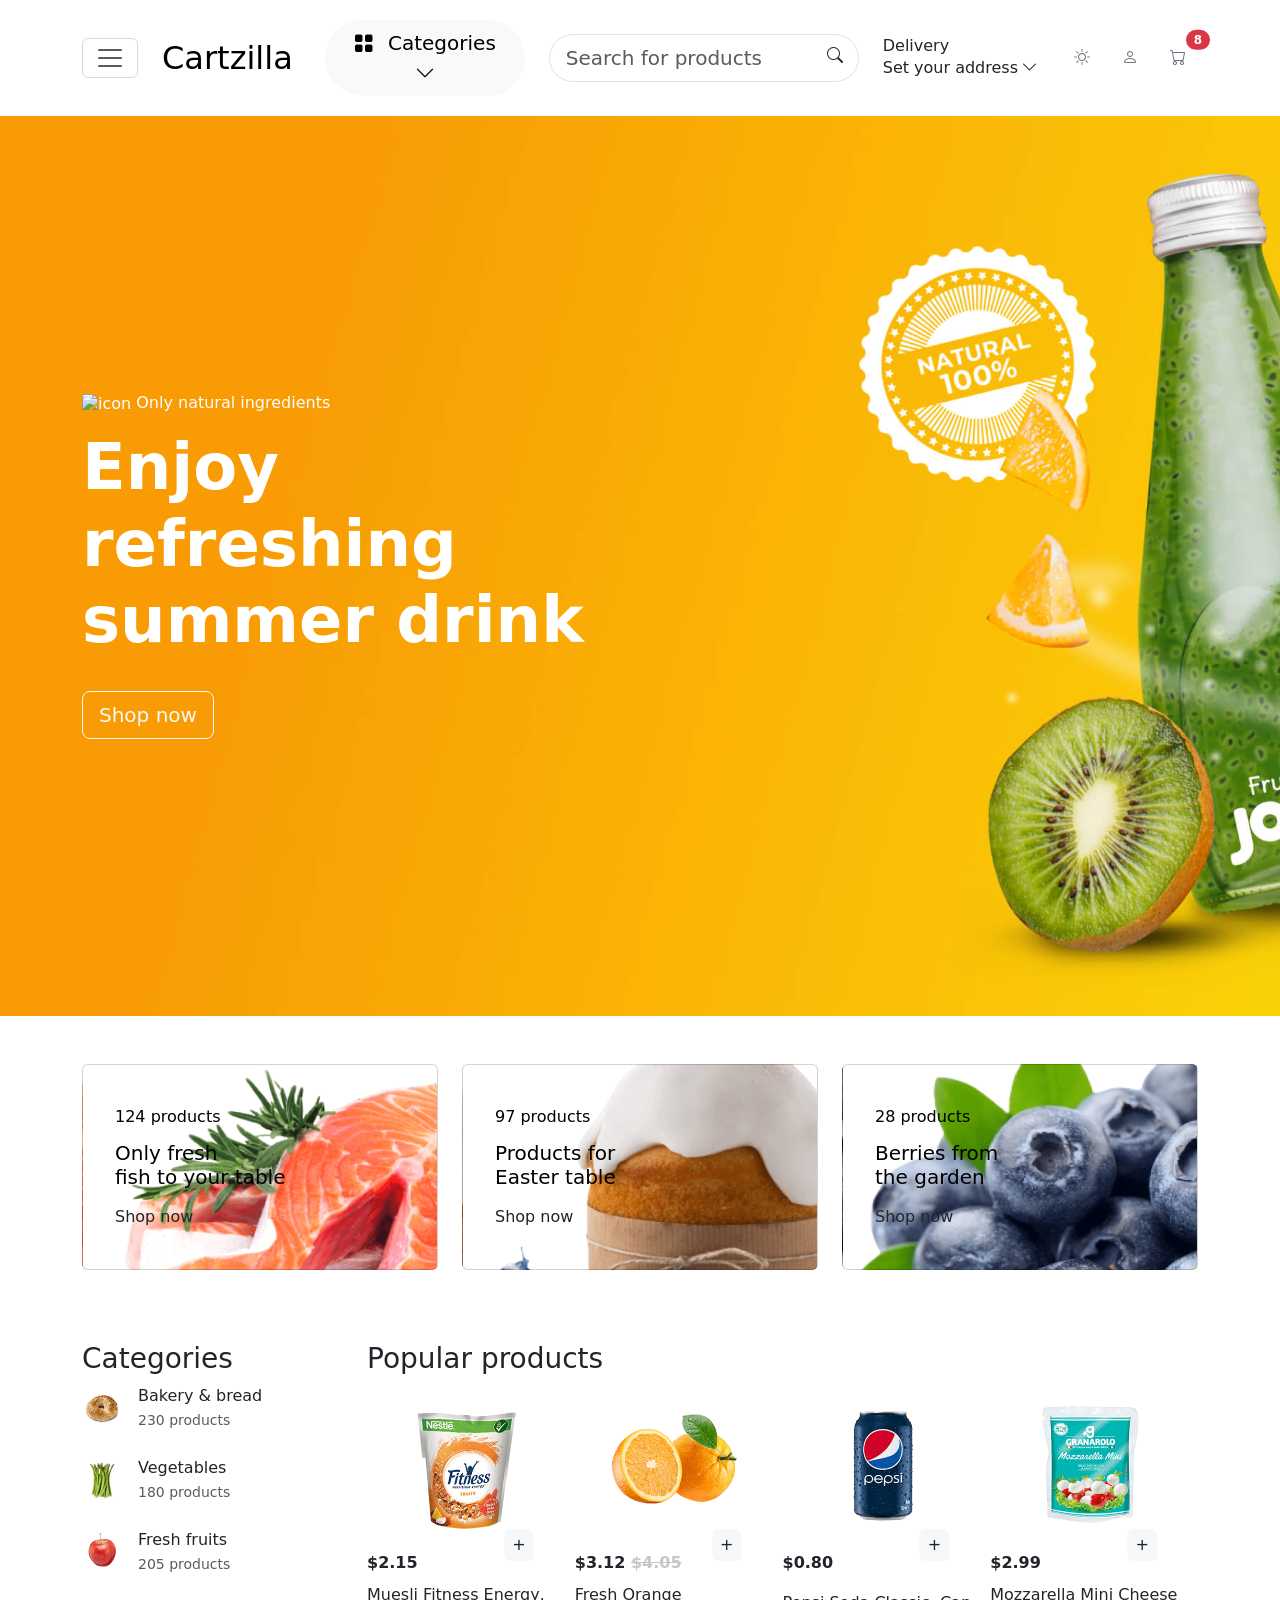
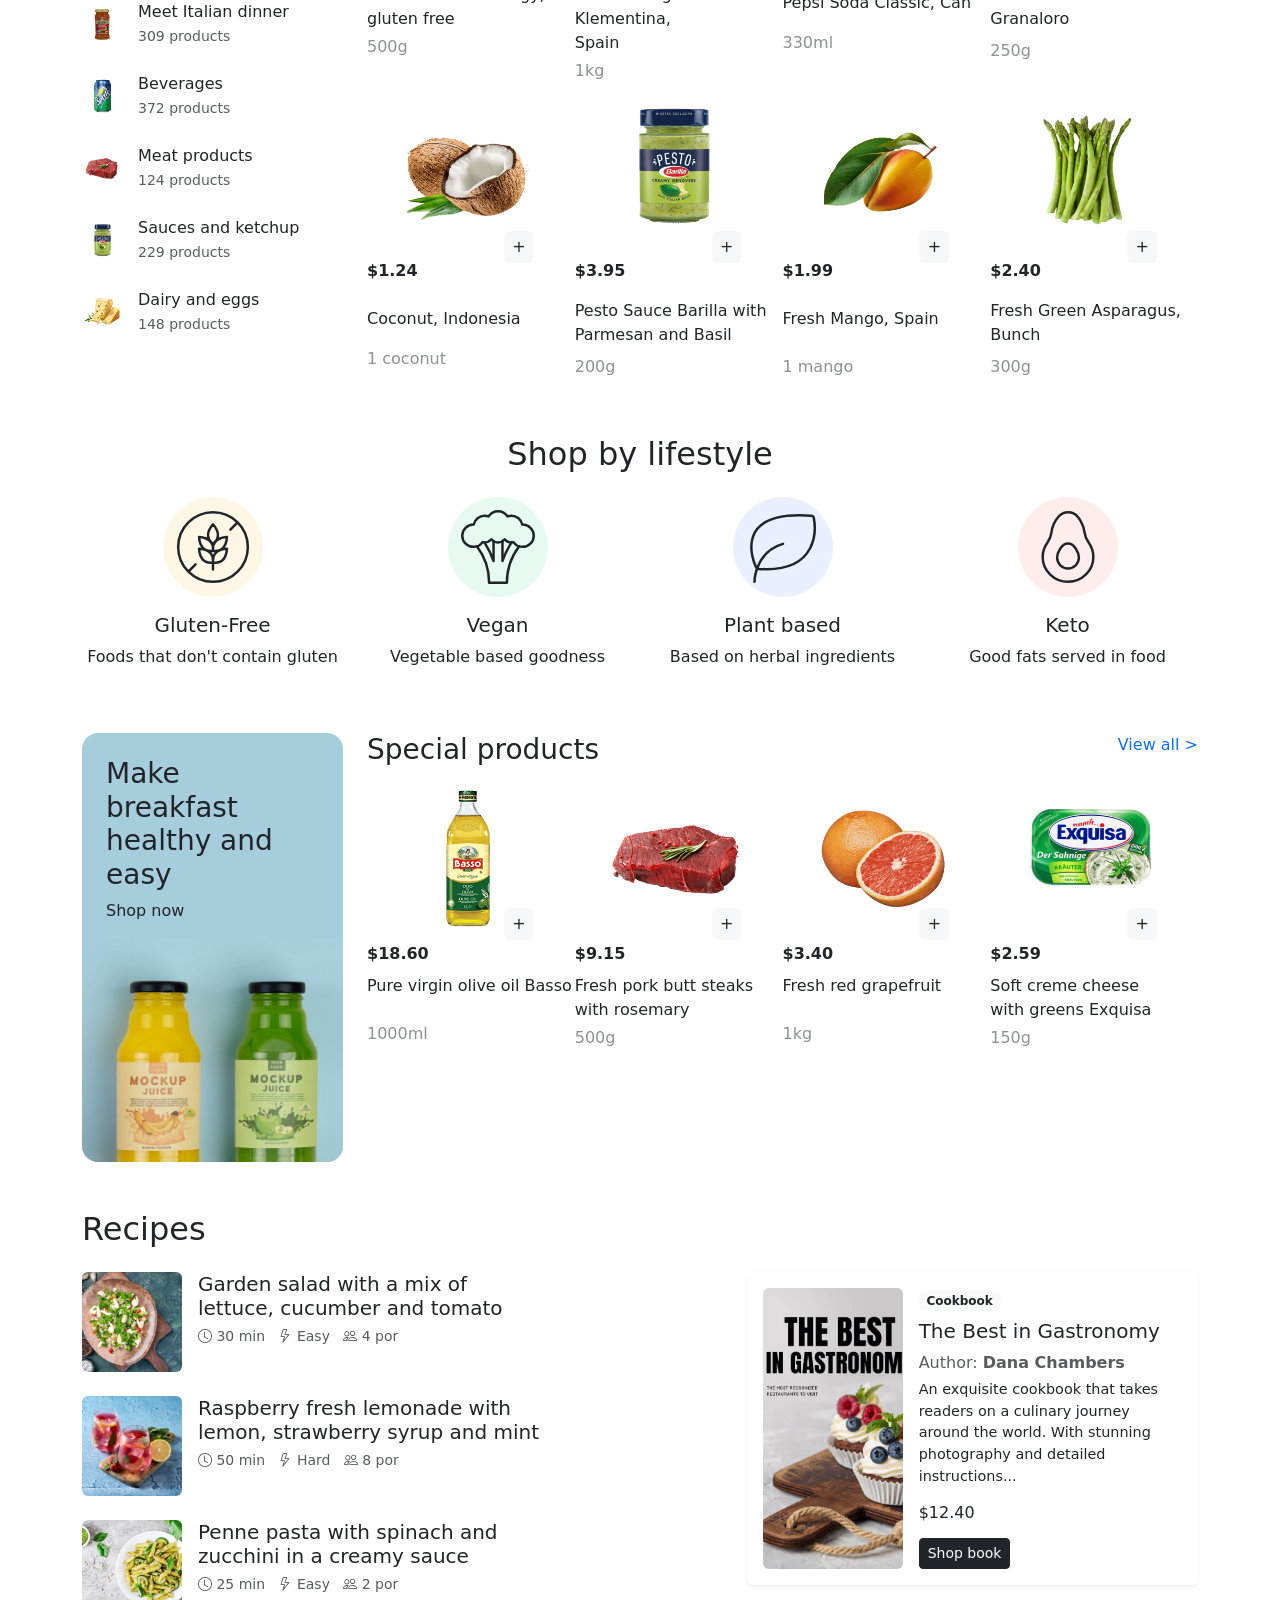
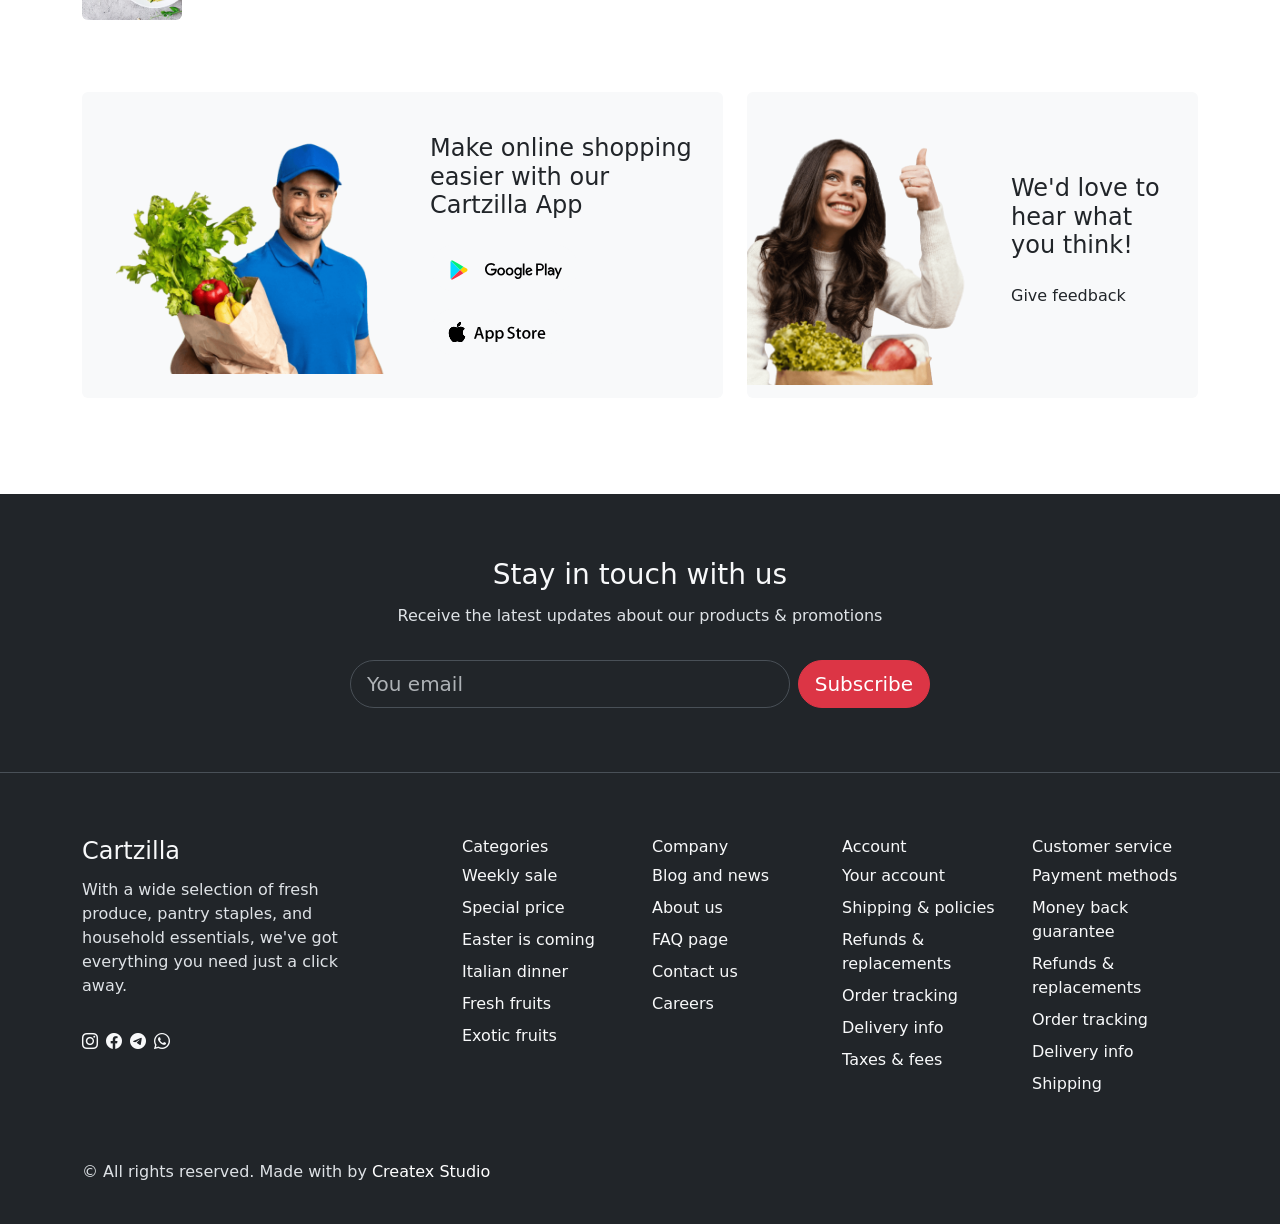
==== index.html @ 87cf5a4f "new" ====
<!DOCTYPE html>
<html lang="en">

<head>
    <meta charset="UTF-8">
    <meta name="viewport" content="width=device-width, initial-scale=1.0">
    <title>Cartzilla</title>
    <link href="https://cdn.jsdelivr.net/npm/bootstrap@5.3.0/dist/css/bootstrap.min.css" rel="stylesheet">
    <link rel="stylesheet" href="https://cdn.jsdelivr.net/npm/bootstrap-icons@1.11.3/font/bootstrap-icons.min.css">
    <link href="https://cdn.jsdelivr.net/npm/bootstrap-icons/font/bootstrap-icons.css" rel="stylesheet">
    <link rel="stylesheet" href="style.css">
    <script src="script.js"></script>
    <script src="https://cdn.jsdelivr.net/npm/bootstrap@5.3.0/dist/js/bootstrap.bundle.min.js"></script>
</head>

<body>


    <header class="navbar navbar-expand-lg sticky-top bg-body py-1 px-0">
        <div class="container justify-content-start py-2 py-lg-3">

            <!-- Offcanvas menu toggler (Hamburger) -->
            <button class="navbar-toggler d-block flex-shrink-0 me-3 me-sm-4" type="button" data-bs-toggle="offcanvas"
                data-bs-target="#navbarNav" aria-controls="navbarNav" aria-label="Toggle navigation">
                <span class="navbar-toggler-icon"></span>
            </button>

            <!-- Navbar brand (Logo) -->
            <a class="navbar-brand fs-2 p-0 pe-lg-2 pe-xxl-0 me-0 me-sm-3 me-md-4 me-xxl-5"
                href="index.html">Cartzilla</a>

            <!-- Categories dropdown (visible on lg and above) -->
            <div class="dropdown d-none d-lg-block w-100 me-4" style="max-width: 200px;">
                <button class="btn btn-lg btn-light w-100 border-0 rounded-pill" type="button" id="categoriesDropdown"
                    data-bs-toggle="dropdown" aria-expanded="false">
                    <i class="bi bi-grid-fill me-2 ms-n1"></i>
                    Categories
                    <i class="bi bi-chevron-down ms-auto me-n1"></i>
                </button>
                <ul class="dropdown-menu p-4" style="margin-left: -75px;">
                    <div class="d-flex gap-4">
                        <div class="min-width-170">
                            <h6>Bakery &amp; bread</h6>
                            <h6 class="pt-4">Meat products</h6>
                        </div>
                        <div class="min-width-170">
                            <h6>Vegetables</h6>
                            <h6 class="pt-4">Sauces and ketchup</h6>
                        </div>
                        <div class="min-width-170">
                            <h6>Fresh fruits</h6>
                            <h6 class="pt-4">Italian dinner</h6>
                        </div>
                        <div class="min-width-170">
                            <h6>Beverages</h6>
                            <h6 class="pt-4">Dairy &amp; eggs</h6>
                        </div>
                    </div>
                </ul>
            </div>

            <!-- Search bar (visible on md and above) -->
            <div class="d-none d-md-block w-100 me-3 me-xl-4 position-relative">
                <input class="form-control  form-control-lg rounded-pill" type="search"
                    placeholder="Search for products" aria-label="Search">
                <button class="btn btn-icon  position-absolute top-0 end-0 mt-1 me-1 border-0 rounded-circle">
                    <i class="bi bi-search"></i>
                </button>
            </div>

            <!-- Delivery button (visible on xl and above) -->
            <div class="d-none d-xl-block me-4 me-xxl-5">
                <a class="nav-link p-0" href="#deliveryOptions" data-bs-toggle="offcanvas">
                    <div class="h6 fs-sm mb-0">Delivery</div>
                    <div class="d-flex align-items-center fs-sm fw-normal">
                        <span class="text-nowrap">Set your address</span>
                        <i class="bi bi-chevron-down fs-base ms-1"></i>
                    </div>
                </a>
            </div>

            <!-- Right action buttons -->
            <div class="d-flex ms-auto align-items-center gap-md-1 gap-lg-2">

                <!-- Theme switcher -->
                <div class="dropdown b">
                    <button class="btn btn-outline-secondary   border-0" type="button" data-bs-toggle="dropdown"
                        aria-expanded="false">
                        <i class="bi bi-sun"></i>
                    </button>
                    <ul class="dropdown-menu">
                        <li>
                            <button class="dropdown-item active" type="button">
                                <i class="bi bi-sun me-2"></i> Light
                            </button>
                        </li>
                        <li>
                            <button class="dropdown-item" type="button">
                                <i class="bi bi-moon me-2"></i>Dark
                            </button>
                        </li>
                        <li>
                            <button class="dropdown-item" type="button">
                                <i class="bi bi-circle-half me-2"></i>Auto
                            </button>
                        </li>
                    </ul>
                </div>

                <!-- Search toggle button (visible on small screens) -->
                <button class="btn btn-outline-secondary d-md-none border-0 rounded-circle" type="button"
                    data-bs-toggle="collapse" data-bs-target="#searchBar" aria-controls="searchBar">
                    <i class="bi bi-search"></i>
                </button>

                <!-- Delivery options button (visible on smaller than xl screens) -->
                <button class="btn btn-outline-secondary d-xl-none border-0 rounded-circle" type="button"
                    data-bs-toggle="offcanvas" data-bs-target="#deliveryOptions" aria-controls="deliveryOptions">
                    <i class="bi bi-map"></i>
                </button>

                <!-- Account button (visible on md and above) -->
                <a class="btn btn-outline-secondary d-none d-md-inline-flex border-0 rounded-circle"
                    href="./login.html">
                    <i class="bi bi-person"></i>
                </a>

                <!-- Cart button -->
                <button class="btn btn-outline-secondary position-relative border-0 rounded-circle" type="button"
                    data-bs-toggle="offcanvas" data-bs-target="#shoppingCartCanvas" aria-controls="shoppingCartCanvas">
                    <span
                        class="position-absolute top-0 start-100 translate-middle badge rounded-pill bg-danger">8</span>
                    <i class="bi bi-cart"></i>
                </button>
                <!-- <button class="btn btn-outline-secondary position-relative border-0 rounded-circle" type="button" data-bs-toggle="offcanvas" data-bs-target="#shoppingCart" aria-controls="shoppingCart">
                    <span class="position-absolute top-0 start-100 translate-middle badge rounded-pill bg-danger">8</span>
                    <i class="bi bi-cart"></i>
                </button> -->
            </div>
        </div>

        <!-- Search bar (visible on small screens) -->
        <div class="collapse d-md-none" id="searchBar">
            <div class="container pt-2 pb-3">
                <div class="position-relative">
                    <i class="bi bi-search position-absolute top-50 translate-middle-y fs-lg ms-3"></i>
                    <input class="form-control rounded-pill ps-5" type="search" placeholder="Search for products">
                </div>
            </div>
        </div>
    </header>


    <!-- Home Section -->
    <section class="vh-100 d-flex align-items-center text-white"
        style="background-image: url('file/bg3.jpg'); background-size: cover; background-position: center;  background-blend-mode: overlay;">
        <div class="container">
            <div class="row">
                <div class="col-lg-6">
                    <h6 class="mb-3"><img src="https://img.icons8.com/color/48/000000/kiwi.png" width="20" alt="icon">
                        Only natural ingredients</h6>
                    <h1 class="display-3 fw-bold">Enjoy refreshing summer drink</h1>
                    <a href="#" class="btn btn-outline-light btn-lg mt-4">Shop now</a>
                </div>
            </div>
        </div>
    </section>



    <!-- cards -->
    <section>
        <div class="container my-5">
            <div class="row">
                <!-- Card 1 -->
                <div class="col-md-4 mb-4">
                    <div class="card text-white"
                        style="background-image: url('file/card.png'); background-size: cover; background-position: center;">
                        <div class="card-body d-flex flex-column justify-content-end">
                            <div class="d-flex flex-column pt-4 px-3 pb-3">
                                <p class="fs-xs pb-2 mb-1 text-black">124 products</p>
                                <h2 class="h5 mb-2 mb-xxl-3 text-black">Only fresh <br> fish to your table</h2>
                                <div class="nav">
                                    <a class="nav-link animate-underline stretched-link text-body-emphasis text-nowrap px-0"
                                        href="shop-catalog-grocery.html">
                                        <span class="animate-target text-dark">Shop now</span>
                                        <i class="ci-chevron-right fs-base ms-1"></i>
                                    </a>
                                </div>
                            </div>
                        </div>
                    </div>
                </div>



                <!-- Card 2 -->

                <div class="col-md-4 mb-4">
                    <div class="card text-white"
                        style="background-image: url('file/card3.png'); background-size: cover; background-position: center;">
                        <div class="card-body d-flex flex-column justify-content-end">
                            <div class="d-flex flex-column pt-4 px-3 pb-3">
                                <p class="fs-xs pb-2 mb-1 text-black">97 products</p>
                                <h2 class="h5 mb-2 mb-xxl-3 text-black">Products for <br> Easter table </h2>
                                <div class="nav">
                                    <a class="nav-link animate-underline stretched-link text-body-emphasis text-nowrap px-0"
                                        href="shop-catalog-grocery.html">
                                        <span class="animate-target text-dark">Shop now</span>
                                        <i class="ci-chevron-right fs-base ms-1"></i>
                                    </a>
                                </div>
                            </div>
                        </div>
                    </div>
                </div>


                <!-- Card 3 -->
                <div class="col-md-4 mb-4">
                    <div class="card text-white"
                        style="background-image: url('file/card2.png'); background-size: cover; background-position: center;">
                        <div class="card-body d-flex flex-column justify-content-end">
                            <div class="d-flex flex-column pt-4 px-3 pb-3">
                                <p class="fs-xs pb-2 mb-1 text-black">28 products</p>
                                <h2 class="h5 mb-2 mb-xxl-3 text-black">Berries from <br> the garden</h2>
                                <div class="nav">
                                    <a class="nav-link animate-underline stretched-link text-body-emphasis text-nowrap px-0"
                                        href="shop-catalog-grocery.html">
                                        <span class="animate-target text-dark">Shop now</span>
                                        <i class="ci-chevron-right fs-base ms-1"></i>
                                    </a>
                                </div>
                            </div>
                        </div>
                    </div>
                </div>

            </div>
        </div>
    </section>

    <div class="container mt-5">
        <div id="product-grid">
            <!-- Rows of products will be injected here -->
        </div>
    </div>


    <section>


        <div class="container mt-5">
            <div class="row">
                <!-- Categories Section -->
                <div class="col-md-3">
                    <h3>Categories</h3>
                    <ul class="list-unstyled">
                        <li class="mb-4 d-flex align-items-center">
                            <img width="40px" src="file/1.png" class="rounded-circle me-3" alt="Bakery & bread">
                            <div>Bakery & bread <br><small class="text-muted">230 products</small></div>
                        </li>
                        <li class="mb-4 d-flex align-items-center">
                            <img width="40px" src="file/2.png" class="rounded-circle me-3" alt="Vegetables">
                            <div>Vegetables <br><small class="text-muted">180 products</small></div>
                        </li>
                        <li class="mb-4 d-flex align-items-center">
                            <img width="40px" src="file/3.png" class="rounded-circle me-3" alt="Fresh fruits">
                            <div>Fresh fruits <br><small class="text-muted">205 products</small></div>
                        </li>
                        <li class="mb-4 d-flex align-items-center">
                            <img width="40px" src="file/4.png" class="rounded-circle me-3" alt="Meet Italian dinner">
                            <div>Meet Italian dinner <br><small class="text-muted">309 products</small></div>
                        </li>
                        <li class="mb-4 d-flex align-items-center">
                            <img width="40px" src="file/5.png" class="rounded-circle me-3" alt="Beverages">
                            <div>Beverages <br><small class="text-muted">372 products</small></div>
                        </li>
                        <li class="mb-4 d-flex align-items-center">
                            <img width="40px" src="file/6.png" class="rounded-circle me-3" alt="Meat products">
                            <div>Meat products <br><small class="text-muted">124 products</small></div>
                        </li>
                        <li class="mb-4 d-flex align-items-center">
                            <img width="40px" src="file/7.png" class="rounded-circle me-3" alt="Sauces and ketchup">
                            <div>Sauces and ketchup<br><small class="text-muted">229 products</small></div>
                        </li>
                        <li class="mb-4 d-flex align-items-center">
                            <img width="40px" src="file/8.png" class="rounded-circle me-3" alt="Sauces and ketchup">
                            <div>Dairy and eggs<br><small class="text-muted">148 products</small></div>
                        </li>
                    </ul>
                </div>


              
             
                <!-- Popular Products Section -->
               


                <div class="col-md-9">
                    <h3>Popular products</h3>
                    <div id="product-grid" class="d-flex flex-wrap">
                        <!-- Product Card 1 -->
                        <div class="col-6 col-md-3 position-relative product-card" data-name="Muesli Fitness Energy" data-price="2.15">
                            <div class="text-end me-5"><iconify-icon icon="mdi:heart-outline"></iconify-icon></div>
                            <img class="img-fluid" height="200px" src="file/fine.png" width="200px" />
                            <div class="fw-bold">$2.15</div>
                            <div class="mt-2" id="underline">Muesli Fitness Energy,<br> gluten free</div>
                            <div class="mt-1 opacity-50">500g</div>
                            <div class="d-flex justify-content-center mt-2">
                                <div class="favorite"><i class="far fa-heart"></i></div>
                                <div style="background-color:#F5F7F8;" id="addtocart" class="add-to-cart ms-3 rounded-2 py-1 px-2 position-absolute top-50 start-50 translate-middle ms-5 mt-2">+</div>
                            </div>
                        </div>
                
                        <!-- Product Card 2 -->
                        <div class="col-6 col-md-3 position-relative product-card" data-name="Fresh Orange Klementina" data-price="3.12">
                            <div class="text-end me-5"><iconify-icon icon="mdi:heart-outline"></iconify-icon></div>
                            <img class="img-fluid" height="200px" src="file/or.png" width="200px" />
                            <div class="fw-bold">$3.12 <span class="opacity-25 text-decoration-line-through">$4.05</span></div>
                            <div class="mt-2" id="underline">Fresh Orange Klementina, <br> Spain</div>
                            <div class="mt-1 opacity-50">1kg</div>
                            <div class="d-flex justify-content-center mt-2">
                                <div class="favorite"><i class="far fa-heart"></i></div>
                                <div style="background-color:#F5F7F8;" id="addtocart" class="add-to-cart ms-3 rounded-2 py-1 px-2 position-absolute top-50 start-50 translate-middle ms-5 mt-2">+</div>
                            </div>
                        </div>
                
                        <!-- Product Card 3 -->
                        <div class="col-6 col-md-3 position-relative product-card" data-name="Pepsi Soda Classic" data-price="0.80">
                            <div class="text-end me-5"><iconify-icon icon="mdi:heart-outline"></iconify-icon></div>
                            <img class="img-fluid" height="200px" src="file/pes.png" width="200px" />
                            <div class="fw-bold">$0.80</div>
                            <div class="mt-3" id="underline">Pepsi Soda Classic, Can</div>
                            <div class="mt-3 opacity-50">330ml</div>
                            <div class="d-flex justify-content-center mt-2">
                                <div class="favorite"><i class="far fa-heart"></i></div>
                                <div style="background-color:#F5F7F8;" id="addtocart" class="add-to-cart ms-3 rounded-2 py-1 px-2 position-absolute top-50 start-50 translate-middle ms-5 mt-2">+</div>
                            </div>
                        </div>
                
                        <!-- Product Card 4 -->
                        <div class="col-6 col-md-3 position-relative product-card" data-name="Mozzarella Mini Cheese" data-price="2.99">
                            <div class="text-end me-5"><iconify-icon icon="mdi:heart-outline"></iconify-icon></div>
                            <img class="img-fluid" height="200px" src="file/cre.png" width="200px" />
                            <div class="fw-bold">$2.99</div>
                            <div class="mt-2" id="underline">Mozzarella Mini Cheese <br> Granaloro</div>
                            <div class="mt-2 opacity-50">250g</div>
                            <div class="d-flex justify-content-center mt-2">
                                <div class="favorite"><i class="far fa-heart"></i></div>
                                <div style="background-color:#F5F7F8;" id="addtocart" class="add-to-cart ms-3 rounded-2 py-1 px-2 position-absolute top-50 start-50 translate-middle ms-5 mt-2">+</div>
                            </div>
                        </div>
                
                        <!-- Product Card 5 -->
                        <div class="col-6 col-md-3 position-relative product-card" data-name="Coconut" data-price="1.24">
                            <div class="text-end me-5"><iconify-icon icon="mdi:heart-outline"></iconify-icon></div>
                            <img class="img-fluid" height="200px" src="file/05.png" width="200px" />
                            <div class="fw-bold">$1.24</div>
                            <div class="mt-4" id="underline">Coconut, Indonesia</div>
                            <div class="mt-3 opacity-50">1 coconut</div>
                            <div class="d-flex justify-content-center mt-2">
                                <div class="favorite"><i class="far fa-heart"></i></div>
                                <div style="background-color:#F5F7F8;" id="addtocart" class="add-to-cart ms-3 rounded-2 py-1 px-2 position-absolute top-50 start-50 translate-middle ms-5 mt-2">+</div>
                            </div>
                        </div>
                
                        <!-- Product Card 6 -->
                        <div class="col-6 col-md-3 position-relative product-card" data-name="Pesto Sauce Barilla" data-price="3.95">
                            <div class="text-end me-5"><iconify-icon icon="mdi:heart-outline"></iconify-icon></div>
                            <img class="img-fluid" height="200px" src="file/06.png" width="200px" />
                            <div class="fw-bold">$3.95</div>
                            <div class="mt-3" id="underline">Pesto Sauce Barilla with <br> Parmesan and Basil</div>
                            <div class="mt-2 opacity-50">200g</div>
                            <div class="d-flex justify-content-center mt-2">
                                <div class="favorite"><i class="far fa-heart"></i></div>
                                <div style="background-color:#F5F7F8;" id="addtocart" class="add-to-cart ms-3 rounded-2 py-1 px-2 position-absolute top-50 start-50 translate-middle ms-5 mt-2">+</div>
                            </div>
                        </div>
                
                        <!-- Product Card 7 -->
                        <div class="col-6 col-md-3 position-relative product-card" data-name="Fresh Mango" data-price="1.99">
                            <div class="text-end me-5"><iconify-icon icon="mdi:heart-outline"></iconify-icon></div>
                            <img class="img-fluid" height="200px" src="file/07.png" width="200px" />
                            <div class="fw-bold">$1.99</div>
                            <div class="mt-4" id="underline">Fresh Mango, Spain</div>
                            <div class="mt-4 opacity-50">1 mango</div>
                            <div class="d-flex justify-content-center mt-2">
                                <div class="favorite"><i class="far fa-heart"></i></div>
                                <div style="background-color:#F5F7F8;" id="addtocart" class="add-to-cart ms-3 rounded-2 py-1 px-2 position-absolute top-50 start-50 translate-middle ms-5 mt-2">+</div>
                            </div>
                        </div>
                
                        <!-- Product Card 8 -->
                        <div class="col-6 col-md-3 position-relative product-card" data-name="Fresh Green Asparagus" data-price="2.40">
                            <div class="text-end me-5"><iconify-icon icon="mdi:heart-outline"></iconify-icon></div>
                            <img class="img-fluid" height="200px" src="file/08.png" width="200px" />
                            <div class="fw-bold">$2.40</div>
                            <div class="mt-3" id="underline">Fresh Green Asparagus, <br> Bunch</div>
                            <div class="mt-2 opacity-50">300g</div>
                            <div class="d-flex justify-content-center mt-2">
                                <div class="favorite"><i class="far fa-heart"></i></div>
                                <div style="background-color:#F5F7F8;" id="addtocart" class="add-to-cart ms-3 rounded-2 py-1 px-2 position-absolute top-50 start-50 translate-middle ms-5 mt-2">+</div>
                            </div>
                        </div>
                
                    </div>
                </div>

                

                
                  
                
            </div>
        </div>

       

        <!-- Offcanvas Shopping Cart -->
        <div class="offcanvas offcanvas-end" tabindex="-1" id="shoppingCartCanvas" aria-labelledby="shoppingCartLabel">
            <div class="offcanvas-header">
                <h5 id="shoppingCartLabel">Shopping Cart</h5>
                <button type="button" class="btn-close text-reset" data-bs-dismiss="offcanvas"
                    aria-label="Close"></button>
            </div>
            <div class="offcanvas-body" id="cart-items">
                <p>Your cart is empty!</p>
            </div>
        </div>













        </div>
        </div>
    </section>




    <section>
        <div class="container text-center my-5">
            <h2 class="mb-4">Shop by lifestyle</h2>
            <div class="row row-cols-1 row-cols-md-4 g-4">
                <div class="col">
                    <div class="d-flex justify-content-center align-items-center mx-auto rounded-circle"
                        style="width: 100px; height: 100px; background-color: #FFF7E6;">
                        <!-- Gluten-Free SVG Icon -->
                        <svg class="m-2" xmlns="http://www.w3.org/2000/svg" width="76" height="76" viewBox="0 0 76 76"
                            fill="none">
                            <path
                                d="M62.631 13.369l-7.214 7.214M20.583 55.417l-7.214 7.214M38 51.037c0-11.315-13.926-11.315-13.926-11.315s0 13.926 11.315 13.926H38m0-2.611v2.611m0-2.611c0-11.315 13.926-11.315 13.926-11.315s0 13.926-11.315 13.926H38m0-14.222c0-11.315-13.926-11.315-13.926-11.315s0 13.926 11.315 13.926H38m0-2.611v2.611m0-2.611c0-11.315 13.926-11.315 13.926-11.315s0 13.926-11.315 13.926H38m0 18.585v-6.967M72.833 38c0 19.238-15.595 34.833-34.833 34.833S3.167 57.238 3.167 38 18.762 3.167 38 3.167 72.833 18.762 72.833 38zM38 15.378s9.847 9.849 1.846 17.849L38 35.074l-1.846-1.847C28.153 25.227 38 15.378 38 15.378z"
                                stroke="currentColor" stroke-width="2.5" stroke-miterlimit="10" stroke-linecap="round"
                                stroke-linejoin="round"></path>
                        </svg>
                    </div>
                    <h5 class="mt-3">Gluten-Free</h5>
                    <p>Foods that don't contain gluten</p>
                </div>
                <div class="col">
                    <div class="d-flex justify-content-center align-items-center mx-auto rounded-circle"
                        style="width: 100px; height: 100px; background-color: #E7FAF1;">
                        <!-- Vegan SVG Icon -->
                        <svg class="m-2" xmlns="http://www.w3.org/2000/svg" width="76" height="76" viewBox="0 0 76 76"
                            fill="none">
                            <g stroke="currentColor" stroke-width="2.5" stroke-miterlimit="10">
                                <g stroke-linecap="round" stroke-linejoin="round">
                                    <path
                                        d="M16.842 37.347c5.205 6.789 12.251 18.802 12.251 36.436h17.812c0-17.634 7.066-29.648 12.251-36.436m-7.599-3.958c-3.048 4.71-6.452 10.984-9.084 18.565V32.142">
                                    </path>
                                    <path d="M33.547 32.162v19.811c-2.632-7.56-6.036-13.834-9.104-18.584"></path>
                                </g>
                                <path
                                    d="M62.502 15.577c-.079 0-.139.02-.218.02-1.029-5.086-5.522-8.926-10.905-8.926-1.405 0-2.731.297-3.958.752-1.979-3.127-5.423-5.205-9.401-5.205-3.958 0-7.422 2.098-9.401 5.205-1.227-.475-2.553-.752-3.958-.752-5.403 0-9.896 3.84-10.905 8.926-.079 0-.139-.02-.218-.02-6.155 0-11.281 4.988-11.281 11.143s5.126 11.143 11.281 11.143c3.76 0 7.046-1.88 9.045-4.73.673.158 1.366.277 2.078.277 2.692 0 5.067-1.207 6.709-3.107 1.623 1.88 3.978 3.107 6.65 3.107s5.027-1.227 6.65-3.107c1.643 1.88 4.018 3.107 6.709 3.107.712 0 1.405-.099 2.078-.277 2.019 2.85 5.304 4.73 9.045 4.73 6.155 0 11.281-4.987 11.281-11.143s-5.126-11.143-11.281-11.143z"
                                    stroke-linejoin="round"></path>
                            </g>
                        </svg>
                    </div>
                    <h5 class="mt-3">Vegan</h5>
                    <p>Vegetable based goodness</p>
                </div>
                <div class="col">
                    <div class="d-flex justify-content-center align-items-center mx-auto rounded-circle"
                        style="width: 100px; height: 100px; background-color: #EAF0FF;">
                        <!-- Plant-Based SVG Icon -->
                        <svg class="m-2" xmlns="http://www.w3.org/2000/svg" width="76" height="76" viewBox="0 0 76 76"
                            fill="none">
                            <path d="M9.5 72.8336C9.5 72.8336 9.875 42.7074 38 34.8336" stroke="currentColor"
                                stroke-width="2.5" stroke-miterlimit="10" stroke-linecap="round"></path>
                            <path
                                d="M11.1264 58.4427C7.13273 49.8272 -11.3834 1.3653 66.3117 6.74996C67.4008 6.74996 68.49 7.82689 68.8531 8.90382C70.6684 18.9552 74.6621 64.1863 13.6678 59.8786C12.2156 59.8786 11.4895 59.5196 11.1264 58.4427Z"
                                stroke="currentColor" stroke-width="2.5" stroke-miterlimit="10"></path>
                        </svg>
                    </div>
                    <h5 class="mt-3">Plant based</h5>
                    <p>Based on herbal ingredients</p>
                </div>
                <div class="col">
                    <div class="d-flex justify-content-center align-items-center mx-auto rounded-circle"
                        style="width: 100px; height: 100px; background-color: #FFEDED;">
                        <!-- Keto SVG Icon -->
                        <svg class="m-2" xmlns="http://www.w3.org/2000/svg" width="76" height="76" viewBox="0 0 76 76"
                            fill="none" stroke="currentColor" stroke-width="2.5" stroke-miterlimit="10"
                            stroke-linejoin="round">
                            <path
                                d="M58.59 33.535c-2.219-3.028-3.595-6.515-4.043-10.133-1.227-9.91-7.437-16.42-6.862-15.718-4.878-5.956-14.1-6.035-19.083-.163-4.128 4.863-6.442 10.345-7.191 16.12-.454 3.502-1.759 6.871-3.919 9.785-3.034 4.093-4.824 9.13-4.824 14.577 0 13.7 11.607 24.962 25.584 24.829 13.876-.132 25.083-11.198 25.083-24.829 0-5.399-1.758-10.395-4.744-14.469z">
                            </path>
                            <path
                                d="M48.871 48.815c0 5.885-4.867 10.655-10.871 10.655S27.129 54.7 27.129 48.815 31.996 34.495 38 34.495s10.871 8.435 10.871 14.32z">
                            </path>
                        </svg>

                    </div>
                    <h5 class="mt-3">Keto</h5>
                    <p>Good fats served in food</p>
                </div>
            </div>
        </div>
    </section>






    <section>
        <div class="container mt-5">
            <div class="row">
                <!-- Advertisement Section with background image -->
                <div class="col-md-3">
                    <div>
                        <div style="background-color: #a6cddc;" class="overflow-hidden rounded-4">
                            <h3 class="px-4 pt-4 ">Make breakfast <br> healthy and easy</h3>
                            <div class="d-flex ">
                                <p class="ps-4">Shop now </p>
                                <iconify-icon class="pt-1 ps-1 " icon="iconamoon:arrow-right-2-light"></iconify-icon>
                            </div>
                            <img class="img-fluid" src="file/banner.jpg" alt="">
                        </div>
                    </div>

                </div>

                <!-- Special Products Section -->
                <div class="col-md-9">
                    <div class="d-flex justify-content-between ">
                        <h3>Special products</h3>
                        <a href="#" class="text-decoration-none">View all ></a>
                    </div>
                    <div class="d-flex flex-wrap">

                        <!-- 01 -->
                        <div class="col-6 col-md-3 position-relative">
                            <div class="text-end me-5"><iconify-icon icon="mdi:heart-outline"></iconify-icon></div>
                            <img class="img-fluid" height="200px" src="file/09.png" width="200px" />
                            <div class="fw-bold">$18.60</div>
                            <div class="mt-2" id="underline"> Pure virgin olive oil Basso</div>
                            <div class="mt-4 opacity-50">1000ml</div>
                            <div class="d-flex justify-content-center mt-2">
                                <div class="favorite"><i class="far fa-heart"></i></div>
                                <div style="background-color:#F5F7F8;" id="addtocart"
                                    class="add-to-cart ms-3 rounded-2 py-1 px-2 position-absolute top-50 start-50 translate-middle ms-5 mt-2">
                                    +</div>
                            </div>
                        </div>
                        <!-- 02 -->
                        <div class="col-6 col-md-3 position-relative">
                            <div class="text-end me-5"><iconify-icon icon="mdi:heart-outline"></iconify-icon></div>
                            <img class="img-fluid" height="200px" src="file/10.png" width="200px" />
                            <div class="fw-bold">$9.15</div>
                            <div class="mt-2" id="underline"> Fresh pork butt steaks <br> with rosemary</div>
                            <div class="mt-1 opacity-50">500g</div>
                            <div class="d-flex justify-content-center mt-2">
                                <div class="favorite"><i class="far fa-heart"></i></div>
                                <div style="background-color:#F5F7F8;" id="addtocart"
                                    class="add-to-cart ms-3 rounded-2 py-1 px-2 position-absolute top-50 start-50 translate-middle ms-5 mt-2">
                                    +</div>
                            </div>
                        </div>
                        <!-- 03 -->
                        <div class="col-6 col-md-3 position-relative">
                            <div class="text-end me-5"><iconify-icon icon="mdi:heart-outline"></iconify-icon></div>
                            <img class="img-fluid" height="200px" src="file/11.png" width="200px" />
                            <div class="fw-bold">$3.40</div>
                            <div class="mt-2" id="underline">Fresh red grapefruit</div>
                            <div class="mt-4 opacity-50">1kg</div>
                            <div class="d-flex justify-content-center mt-2">
                                <div class="favorite"><i class="far fa-heart"></i></div>
                                <div style="background-color:#F5F7F8;" id="addtocart"
                                    class="add-to-cart ms-3 rounded-2 py-1 px-2 position-absolute top-50 start-50 translate-middle ms-5 mt-2">
                                    +</div>
                            </div>
                        </div>
                        <!-- 04 -->
                        <div class="col-6 col-md-3 position-relative">
                            <div class="text-end me-5"><iconify-icon icon="mdi:heart-outline"></iconify-icon></div>
                            <img class="img-fluid" height="200px" src="file/12.png" width="200px" />
                            <div class="fw-bold">$2.59</div>
                            <div class="mt-2" id="underline">Soft creme cheese <br> with greens Exquisa</div>
                            <div class="mt-1 opacity-50">150g</div>
                            <div class="d-flex justify-content-center mt-2">
                                <div class="favorite"><i class="far fa-heart"></i></div>
                                <div style="background-color:#F5F7F8;" id="addtocart"
                                    class="add-to-cart ms-3 rounded-2 py-1 px-2 position-absolute top-50 start-50 translate-middle ms-5 mt-2">
                                    +</div>
                            </div>
                        </div>
                    </div>
                </div>
            </div>
        </div>
    </section>








    <section>
        <div class="container my-5">
            <h2 class="mb-4">Recipes</h2>
            <div class="row">
                <!-- Recipes List -->
                <div class="col-md-7">
                    <ul class="list-unstyled">
                        <li class="d-flex mb-4">
                            <img src="file/01 (1).jpg" alt="Garden Salad" class="rounded me-3"
                                style="width: 100px; height: 100px; object-fit: cover;">
                            <div>
                                <h5 class="mb-1">Garden salad with a mix of <br> lettuce, cucumber and tomato</h5>
                                <p class="mb-0 text-muted">
                                    <small>
                                        <i class="bi bi-clock"></i> 30 min &nbsp;
                                        <i class="bi bi-lightning"></i> Easy &nbsp;
                                        <i class="bi bi-people"></i> 4 por
                                    </small>
                                </p>
                            </div>
                        </li>
                        <li class="d-flex mb-4">
                            <img src="file/02 (1).jpg" alt="Raspberry Lemonade" class="rounded me-3"
                                style="width: 100px; height: 100px; object-fit: cover;">
                            <div>
                                <h5 class="mb-1">Raspberry fresh lemonade with <br>lemon, strawberry syrup and mint</h5>
                                <p class="mb-0 text-muted">
                                    <small>
                                        <i class="bi bi-clock"></i> 50 min &nbsp;
                                        <i class="bi bi-lightning"></i> Hard &nbsp;
                                        <i class="bi bi-people"></i> 8 por
                                    </small>
                                </p>
                            </div>
                        </li>
                        <li class="d-flex mb-4">
                            <img src="file/03 (1).jpg" alt="Penne Pasta" class="rounded me-3"
                                style="width: 100px; height: 100px; object-fit: cover;">
                            <div>
                                <h5 class="mb-1">Penne pasta with spinach and <br> zucchini in a creamy sauce</h5>
                                <p class="mb-0 text-muted">
                                    <small>
                                        <i class="bi bi-clock"></i> 25 min &nbsp;
                                        <i class="bi bi-lightning"></i> Easy &nbsp;
                                        <i class="bi bi-people"></i> 2 por
                                    </small>
                                </p>
                            </div>
                        </li>
                    </ul>
                </div>

                <!-- Highlighted Cookbook -->
                <div class="col-md-5">
                    <div class="card border-0 shadow-sm p-3">
                        <div class="row g-0">
                            <div class="col-md-4">
                                <img src="file/book-cover.jpg" class="img-fluid rounded" alt="Cookbook Cover"
                                    style="object-fit: cover; height: 100%;">
                            </div>
                            <div class="col-md-8">
                                <div class="card-body p-0 ps-3 d-flex flex-column justify-content-between h-100">
                                    <div>
                                        <span class="badge bg-light text-dark mb-2">Cookbook</span>
                                        <h5 class="card-title mb-2">The Best in Gastronomy</h5>
                                        <p class="text-muted mb-1">Author: <strong>Dana Chambers</strong></p>
                                        <p class="card-text mb-3" style="font-size: 0.9rem;">An exquisite cookbook that
                                            takes readers on a culinary journey around the world. With stunning
                                            photography and detailed instructions...</p>
                                    </div>
                                    <div>
                                        <h6 class="mb-3">$12.40</h6>
                                        <a href="#" class="btn btn-dark btn-sm">Shop book</a>
                                    </div>
                                </div>
                            </div>
                        </div>
                    </div>
                </div>

            </div>
        </div>
    </section>











    <section class="container pb-5 mb-2 mb-sm-3 mb-lg-4 mb-xl-5">
        <div class="row">

            <!-- Mobile app CTA -->
            <div class="col-lg-7 mb-4 mb-lg-0">
                <div class="d-flex flex-column flex-sm-row align-items-center h-100 bg-light rounded p-4">
                    <!-- Image on the left -->
                    <div class="text-center order-1 order-sm-0 mb-4 mb-sm-0">
                        <img src="file/banner01.png" class="img-fluid" alt="App Image" style="max-width: 300px;">
                    </div>
                    <!-- Text on the right -->
                    <div class="text-center text-sm-start ps-sm-4">
                        <h2 class="h4 mb-4">Make online shopping easier with our Cartzilla App</h2>

                        <div class="d-flex flex-sm-wrap justify-content-center justify-content-sm-start gap-2 gap-sm-3">
                            <a class="btn btn-market btn-lg btn-light rounded-pill flex-shrink-0" href="#!"
                                aria-label="Download on Google Play">
                                <svg class="flex-shrink-0 ms-n1 me-2" xmlns="http://www.w3.org/2000/svg" width="24"
                                    height="24" viewBox="0 0 24 24" fill="none">
                                    <path
                                        d="M19.665 10.561l-3.251-1.878-3.329 3.329 3.328 3.329 3.263-1.884c.509-.309.812-.849.812-1.444s-.304-1.135-.823-1.451z"
                                        fill="#ffce00"></path>
                                    <path
                                        d="M13.085 12.011L4.018 2.879a1.71 1.71 0 0 0-.507 1.216v15.804a1.71 1.71 0 0 0 .507 1.217l9.067-9.105z"
                                        fill="#01daff"></path>
                                    <path
                                        d="M13.086 12.011l3.329-3.329.005-.005-4.46-2.568L6.08 2.654c-.529-.327-1.171-.338-1.712-.034a2.54 2.54 0 0 0-.349.259l9.067 9.132z"
                                        fill="#00f076"></path>
                                    <path
                                        d="M4.019 21.116c.113.101.225.18.349.259.27.146.552.225.834.225.304 0 .597-.09.867-.248l5.891-3.439 4.46-2.568-.005-.005-3.329-3.329-9.067 9.104z"
                                        fill="#f63448"></path>
                                </svg>
                                <svg class="flex-shrink-0" xmlns="http://www.w3.org/2000/svg" width="77" height="24"
                                    viewBox="0 0 77 24" fill="currentColor">
                                    <path
                                        d="M24.575 9.45c-2.184 0-3.914 1.704-3.914 4.071 0 2.272 1.729 4.071 3.914 4.071s3.914-1.704 3.914-4.071c0-2.461-1.729-4.071-3.914-4.071zm0 6.438c-1.183 0-2.184-1.041-2.184-2.462s1.001-2.462 2.184-2.462 2.184.947 2.184 2.462c0 1.42-1.001 2.462-2.184 2.462zM16.11 9.45c-2.184 0-3.914 1.704-3.914 4.071 0 2.272 1.729 4.071 3.914 4.071s3.914-1.704 3.914-4.071c0-2.461-1.729-4.071-3.914-4.071zm0 6.438c-1.183 0-2.184-1.041-2.184-2.462s1.001-2.462 2.184-2.462 2.184.947 2.184 2.462c0 1.42-1.001 2.462-2.184 2.462zM6.007 10.681v1.704h3.914c-.091.947-.455 1.704-.91 2.177-.546.568-1.456 1.231-3.004 1.231-2.457 0-4.278-1.988-4.278-4.544s1.911-4.544 4.278-4.544c1.274 0 2.275.568 3.004 1.231l1.183-1.231C9.193 5.757 7.918 5 6.098 5 2.822 5 0 7.84 0 11.249s2.822 6.249 6.098 6.249c1.82 0 3.095-.568 4.187-1.799 1.092-1.136 1.456-2.745 1.456-3.976 0-.379 0-.757-.091-1.041H6.007zm41.322 1.325c-.364-.947-1.274-2.556-3.277-2.556s-3.641 1.61-3.641 4.071c0 2.272 1.638 4.071 3.823 4.071 1.729 0 2.822-1.136 3.186-1.799l-1.274-.947c-.455.663-1.001 1.136-1.911 1.136s-1.456-.379-1.911-1.231l5.188-2.272-.182-.473zm-5.279 1.326c0-1.515 1.183-2.367 2.002-2.367.637 0 1.274.379 1.456.852l-3.459 1.515zm-4.278 3.882h1.729V5.379h-1.729v11.834zm-2.73-6.911c-.455-.473-1.183-.947-2.093-.947-1.911 0-3.732 1.799-3.732 4.071s1.729 3.976 3.732 3.976c.91 0 1.638-.473 2.002-.947h.091v.568c0 1.515-.819 2.367-2.093 2.367-1.001 0-1.729-.757-1.911-1.42l-1.456.663C30.036 19.675 31.128 21 33.039 21c2.002 0 3.641-1.231 3.641-4.166V9.639h-1.638v.663zm-2.002 5.586c-1.183 0-2.184-1.041-2.184-2.462s1.001-2.462 2.184-2.462 2.093 1.041 2.093 2.462-.91 2.462-2.093 2.462zM55.247 5.379h-4.096v11.834h1.729v-4.45h2.367c1.911 0 3.732-1.42 3.732-3.692s-1.82-3.692-3.732-3.692zm.091 5.681h-2.457V6.988h2.457c1.274 0 2.002 1.136 2.002 1.988-.091 1.041-.819 2.083-2.002 2.083zm10.467-1.704c-1.274 0-2.549.568-3.004 1.799l1.547.663c.364-.663.91-.852 1.547-.852.91 0 1.729.568 1.82 1.515v.095c-.273-.189-1.001-.473-1.729-.473-1.638 0-3.277.947-3.277 2.651 0 1.609 1.365 2.651 2.821 2.651 1.183 0 1.729-.568 2.184-1.136h.091v.947h1.638v-4.544c-.182-2.083-1.729-3.314-3.641-3.314zm-.182 6.533c-.546 0-1.365-.284-1.365-1.041 0-.947 1.001-1.231 1.82-1.231.728 0 1.092.189 1.547.379-.182 1.136-1.092 1.894-2.002 1.894zm9.557-6.249l-1.911 5.112h-.091l-2.002-5.112h-1.82l3.004 7.195-1.729 3.976h1.729L77 9.639h-1.82zm-15.291 7.574h1.729V5.379h-1.729v11.834z">
                                    </path>
                                </svg>
                            </a>
                            <a class="btn btn-market btn-lg btn-light rounded-pill flex-shrink-0" href="#!"
                                aria-label="Download on App Store">
                                <i class="bi bi-apple"></i>
                                <svg class="flex-shrink-0" xmlns="http://www.w3.org/2000/svg" width="77" height="24"
                                    viewBox="0 0 77 24" fill="currentColor">
                                    <path
                                        d="M40.713 15.797c.701-.624 1.055-1.431 1.055-2.427 0-.806-.242-1.486-.733-2.032-.483-.546-1.232-1.02-2.255-1.423-.838-.324-1.418-.625-1.732-.901a1.41 1.41 0 0 1-.548-1.138 1.39 1.39 0 0 1 .475-1.059c.379-.316.91-.482 1.579-.482.854 0 1.611.182 2.288.538l.483-1.518c-.717-.372-1.619-.553-2.699-.553-1.216 0-2.191.308-2.924.917a2.94 2.94 0 0 0-1.103 2.356c0 1.463 1.039 2.577 3.142 3.344.765.277 1.313.577 1.643.901a1.63 1.63 0 0 1 .491 1.194c0 .53-.201.957-.604 1.273-.395.316-.959.474-1.675.474-.999 0-1.917-.245-2.755-.727l-.443 1.557c.773.482 1.796.727 3.077.727 1.386 0 2.465-.34 3.238-1.02zm-31.706.846h2.03L7.195 4.966H4.826L1 16.644h1.974l1.055-3.431h3.867l1.112 3.431zM6.558 8.729l1.007 3.044H4.367l.991-3.044.564-2.198h.04l.596 2.198zm13.122 6.997c.797-.83 1.192-1.961 1.192-3.392 0-1.289-.338-2.316-1.031-3.107-.677-.783-1.514-1.178-2.529-1.178-1.289 0-2.255.506-2.892 1.51h-.032l-.105-1.336h-1.675l.072 2.767v9.068h1.909v-4.42c.499.798 1.313 1.194 2.449 1.194 1.047 0 1.933-.364 2.642-1.107zm-1.313-5.353c.379.53.564 1.202.564 2.024 0 .893-.201 1.605-.604 2.15-.403.538-.959.814-1.675.814-.612 0-1.112-.213-1.49-.633s-.572-.941-.572-1.55v-1.407c0-.15.032-.34.089-.569a2.11 2.11 0 0 1 .749-1.202c.387-.3.814-.459 1.281-.459a1.96 1.96 0 0 1 1.659.83zm12.366 1.961c0 1.431-.395 2.562-1.192 3.392-.709.743-1.595 1.107-2.642 1.107-1.136 0-1.949-.395-2.449-1.194v4.42H22.54v-9.068l-.072-2.767h1.675l.105 1.336h.032c.636-1.004 1.603-1.51 2.892-1.51 1.015 0 1.853.395 2.529 1.178.693.791 1.031 1.818 1.031 3.107zm-1.941.063c0-.822-.185-1.494-.564-2.024a1.96 1.96 0 0 0-1.659-.83c-.467 0-.894.158-1.281.459-.379.308-.628.704-.749 1.202-.056.229-.089.419-.089.569v1.407c0 .609.193 1.131.572 1.55s.878.633 1.49.633c.717 0 1.281-.277 1.676-.814.411-.546.604-1.257.604-2.15zM48.083 9.63h-2.102v4.087c0 1.036.37 1.557 1.112 1.557.338 0 .62-.032.846-.087l.056 1.423c-.379.134-.87.206-1.482.206-.757 0-1.337-.229-1.764-.68s-.636-1.21-.636-2.269V9.623h-1.248V8.223h1.249V6.681l1.869-.553v2.095h2.102V9.63zm8.329 5.922c.749-.83 1.128-1.89 1.128-3.186 0-1.257-.362-2.285-1.096-3.075-.765-.822-1.78-1.233-3.037-1.233-1.305 0-2.344.419-3.117 1.249-.765.83-1.152 1.897-1.152 3.202 0 1.249.37 2.285 1.12 3.099s1.756 1.225 3.013 1.225c1.305 0 2.352-.427 3.142-1.281zm-1.353-5.131c.338.553.508 1.21.508 1.984s-.177 1.439-.524 2.008c-.419.68-.991 1.02-1.716 1.02-.741 0-1.321-.332-1.732-1.004-.338-.546-.508-1.21-.508-1.984 0-.799.161-1.471.508-2.024.395-.672.983-1.004 1.748-1.004.741 0 1.313.332 1.716 1.004zm8.683-.553c-.185-.032-.387-.047-.604-.047-.669 0-1.192.245-1.555.743-.314.435-.475.996-.475 1.66v4.419h-1.909v-5.771l-.056-2.649h1.659l.072 1.613h.056c.201-.553.516-1.004.951-1.336.427-.3.886-.451 1.377-.451a4.09 4.09 0 0 1 .475.032l.008 1.787zm8.451 3.012c.048-.229.072-.514.072-.846 0-1.051-.258-1.929-.765-2.656-.628-.901-1.571-1.352-2.803-1.352-1.257 0-2.255.451-2.997 1.352-.709.846-1.063 1.905-1.063 3.17 0 1.289.379 2.324 1.136 3.091s1.804 1.154 3.133 1.154c1.104 0 2.062-.174 2.876-.522l-.298-1.297c-.693.261-1.466.395-2.312.395-.765 0-1.386-.198-1.869-.585-.532-.435-.806-1.075-.83-1.905h5.719zm-2.119-2.767c.258.403.387.886.371 1.439l-3.963-.008c.056-.561.25-1.051.564-1.455a1.82 1.82 0 0 1 1.514-.759c.677 0 1.184.261 1.514.783z">
                                    </path>
                                </svg>
                            </a>
                        </div>
                    </div>
                </div>
            </div>
            <!-- Feedback CTA -->
            <div class="col-lg-5">
                <div class="d-flex align-items-center h-100 bg-light rounded">
                    <div class="text-center">
                        <img src="file/banner02.png" class="img-fluid" alt="Feedback Image" style="max-width: 240px;">
                    </div>
                    <div class="p-4">
                        <h2 class="h4 mb-3">We'd love to hear what you think!</h2>
                        <a class="nav-link px-0 py-2" href="#!">
                            <span class="text-nowrap">Give feedback</span>
                            <i class="ci-chevron-right fs-base ms-1"></i>
                        </a>
                    </div>
                </div>
            </div>
        </div>
    </section>




   






    <footer class="footer bg-dark pb-4" data-bs-theme="dark">

        <!-- Subscription -->
        <div class="border-bottom py-5">
            <div class="container py-sm-1 py-md-2 py-lg-3">
                <div class="text-center mx-auto" style="max-width: 580px">
                    <h3 class="pb-1 mb-2 text-light">Stay in touch with us</h3>
                    <p class="fs-sm text-body">Receive the latest updates about our products &amp; promotions</p>
                    <form class="needs-validation position-relative d-flex flex-column flex-sm-row gap-2 pt-3"
                        novalidate="">
                        <input type="email" class="form-control form-control-lg rounded-pill text-start"
                            placeholder="You email" aria-label="Your email address" required="">
                        <div class="invalid-tooltip bg-transparent p-0">Please enter you email address!</div>
                        <button type="submit" class="btn btn-lg btn-danger rounded-pill ">Subscribe</button>
                    </form>
                </div>
            </div>
        </div>


        <div class="container py-4 py-md-5">
            <div class="row pt-3 pb-4 py-md-1 py-lg-3">

                <!-- Promo text + Social account links -->
                <div class="col-lg-3 text-center text-lg-start pb-sm-2 pb-md-0 mb-4 mb-md-5 mb-lg-0">
                    <h4 class="pb-2 mb-1">
                        <a class="text-light text-decoration-none" href="index.html">Cartzilla</a>
                    </h4>
                    <p class="fs-sm text-body mx-auto">With a wide selection of fresh produce, pantry staples, and
                        household essentials, we've got everything you need just a click away.</p>
                    <div class="d-flex justify-content-center justify-content-lg-start gap-2 pt-2 pt-md-3 text-light">

                        <i class="bi bi-instagram"></i>

                        <i class="bi bi-facebook"></i>

                        <i class="bi bi-telegram"></i>

                        <i class="bi bi-whatsapp"></i>

                    </div>
                </div>

                <!-- Columns with links -->
                <div class="col-lg-8 offset-lg-1">
                    <div class="accordion" id="footerLinks">
                        <div class="row">
                            <div class="col-sm-3 text-light">
                                <h6>Categories</h6>
                                <div class="collapse d-sm-block" id="categoriesLinks">
                                    <ul class="nav flex-column gap-2">
                                        <li>Weekly sale</li>
                                        <li>Special price</li>
                                        <li>Easter is coming</li>
                                        <li>Italian dinner</li>
                                        <li>Fresh fruits</li>
                                        <li>Exotic fruits</li>
                                    </ul>
                                </div>
                            </div>
                            <div class="col-sm-3 text-light">
                                <h6>Company</h6>
                                <div class="collapse d-sm-block" id="companyLinks">
                                    <ul class="nav flex-column gap-2">
                                        <li>Blog and news</a></li>
                                        <li>About us</a></li>
                                        <li>FAQ page</a></li>
                                        <li>Contact us</a></li>
                                        <li>Careers</a></li>
                                    </ul>
                                </div>
                            </div>
                            <div class="col-sm-3 text-light">
                                <h6>Account</h6>
                                <div class="collapse d-sm-block" id="accountLinks">
                                    <ul class="nav flex-column gap-2">
                                        <li>Your account</li>
                                        <li>Shipping &amp; policies</li>
                                        <li>Refunds &amp; replacements</li>
                                        <li>Order tracking</li>
                                        <li>Delivery info</li>
                                        <li>Taxes &amp; fees</li>
                                    </ul>
                                </div>
                            </div>
                            <div class="col-sm-3 text-light">
                                <h6>Customer service</h6>
                                <div class="collapse d-sm-block" id="customerLinks">
                                    <ul class="nav flex-column gap-2">
                                        <li>Payment methods</li>
                                        <li>Money back guarantee</li>
                                        <li>Refunds &amp; replacements</li>
                                        <li>Order tracking</li>
                                        <li>Delivery info</li>
                                        <li>Shipping</li>
                                    </ul>
                                </div>
                            </div>
                        </div>
                    </div>
                </div>
            </div>
        </div>


        <!-- Copyright -->
        <p class="container fs-xs text-body text-center text-lg-start pb-md-3 mb-0">
            © All rights reserved. Made with <i class="ci-heart-filled align-middle"></i> by <span
                class="animate-underline"><a class="animate-target text-white text-decoration-none"
                    href="https://createx.studio/" target="_blank" rel="noreferrer">Createx Studio</a></span>
        </p>
    </footer>



   
           
    
       
    </body>
    </html>
    




</body>

</html>
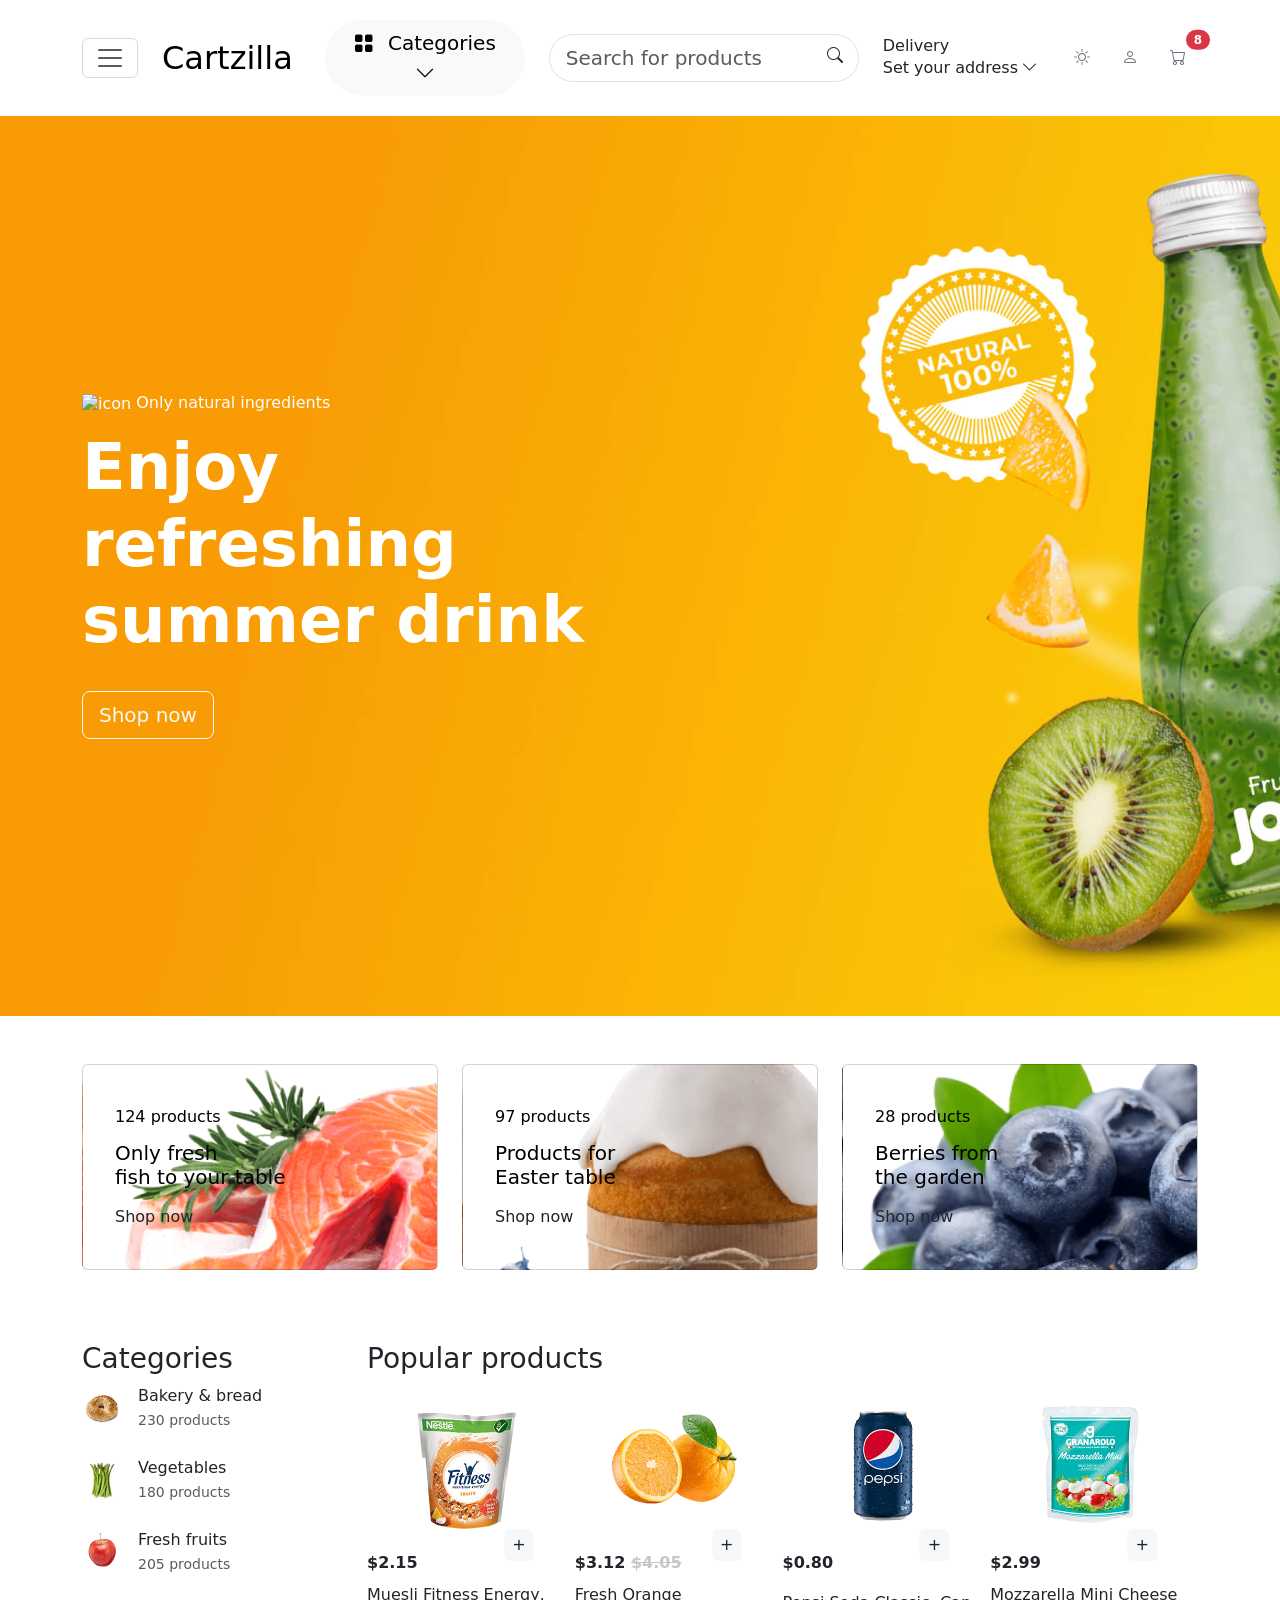
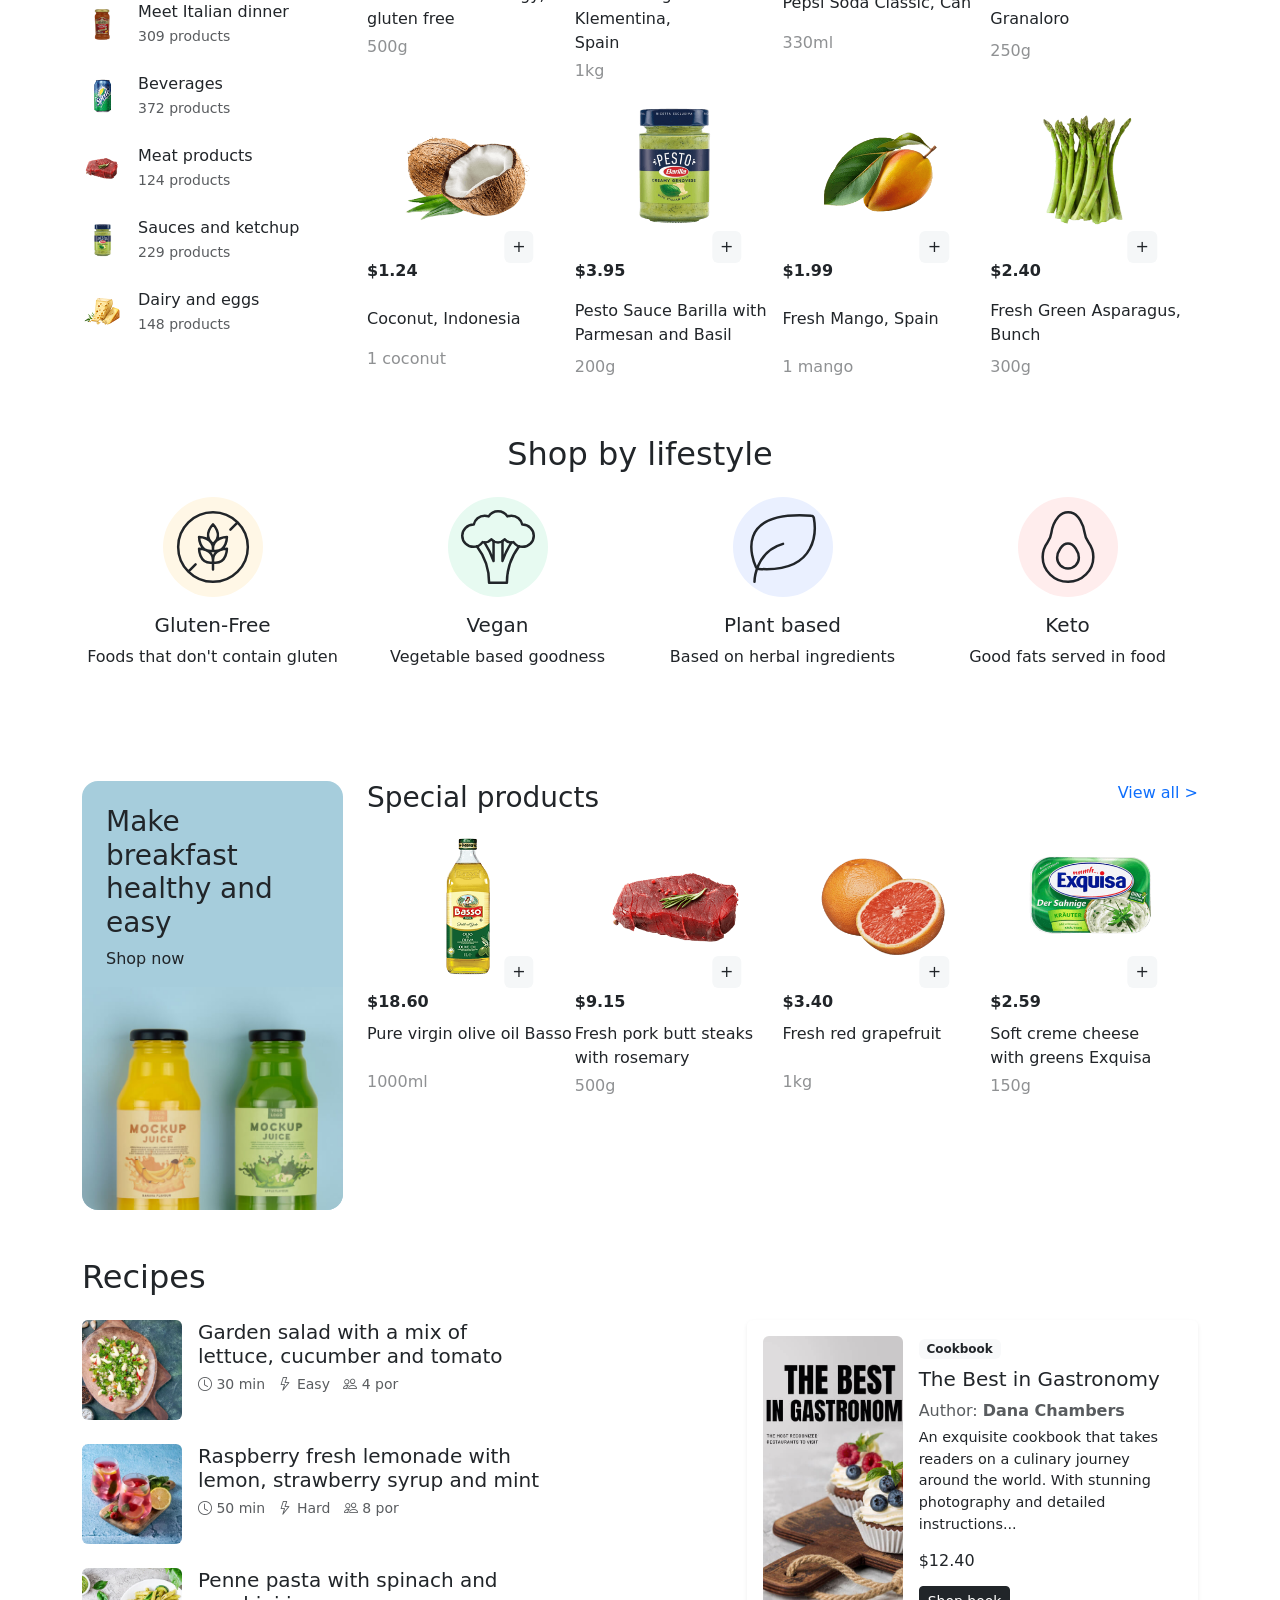
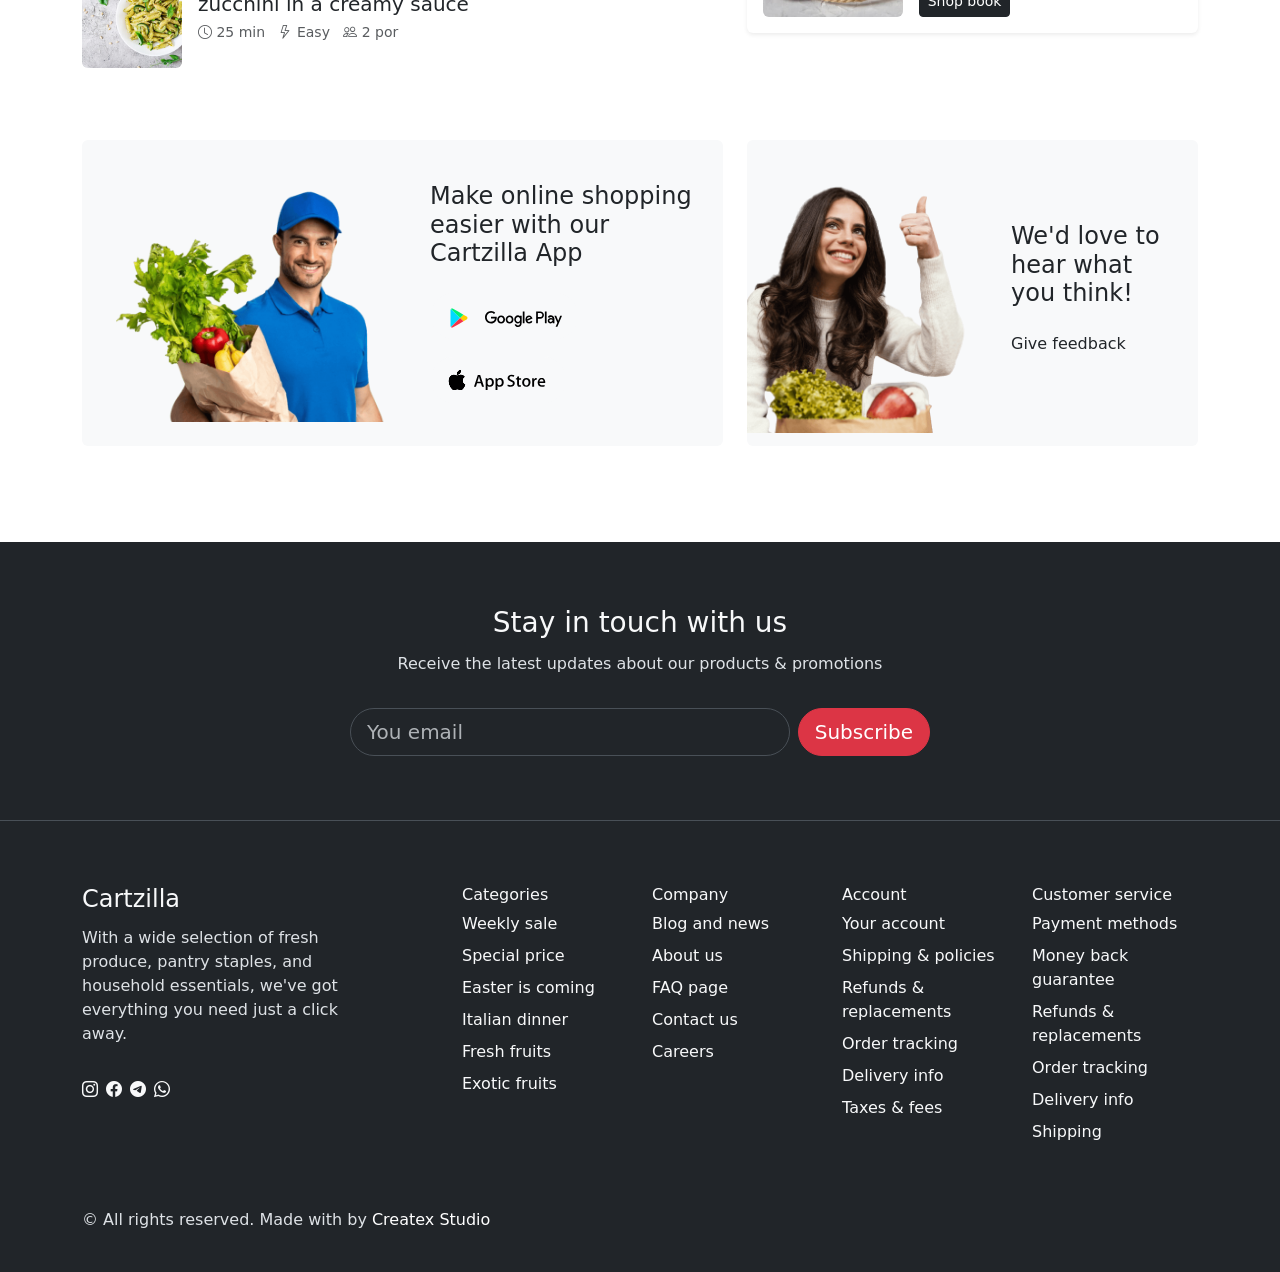
==== commit 55ebc33c: "change" ====
--- a/index.html
+++ b/index.html
@@ -294,9 +294,7 @@
 
               
              
-                <!-- Popular Products Section -->
-               
-
+                <!-- Popular Products Section -->      
 
                 <div class="col-md-9">
                     <h3>Popular products</h3>
@@ -529,7 +527,24 @@
         </div>
     </section>
 
-
+    <div class="container mt-5">
+        <div id="product-grid" class="row">
+            <!-- 8 Product Cards -->
+        </div>
+    </div>
+    
+    <!-- Offcanvas Cart -->
+    <div class="offcanvas offcanvas-end" tabindex="-1" id="offcanvasCart" aria-labelledby="offcanvasCartLabel">
+        <div class="offcanvas-header">
+            <h5 class="offcanvas-title" id="offcanvasCartLabel">Shopping Cart</h5>
+            <button type="button" class="btn-close" data-bs-dismiss="offcanvas" aria-label="Close"></button>
+        </div>
+        <div class="offcanvas-body">
+            <ul id="cart-items" class="list-group">
+                <!-- Items will be added here dynamically -->
+            </ul>
+        </div>
+    </div>
 
 
 
@@ -802,7 +817,7 @@
 
 
 
-
+<section>
 
     <footer class="footer bg-dark pb-4" data-bs-theme="dark">
 
@@ -917,7 +932,7 @@
         </p>
     </footer>
 
-
+</section>
 
    
            
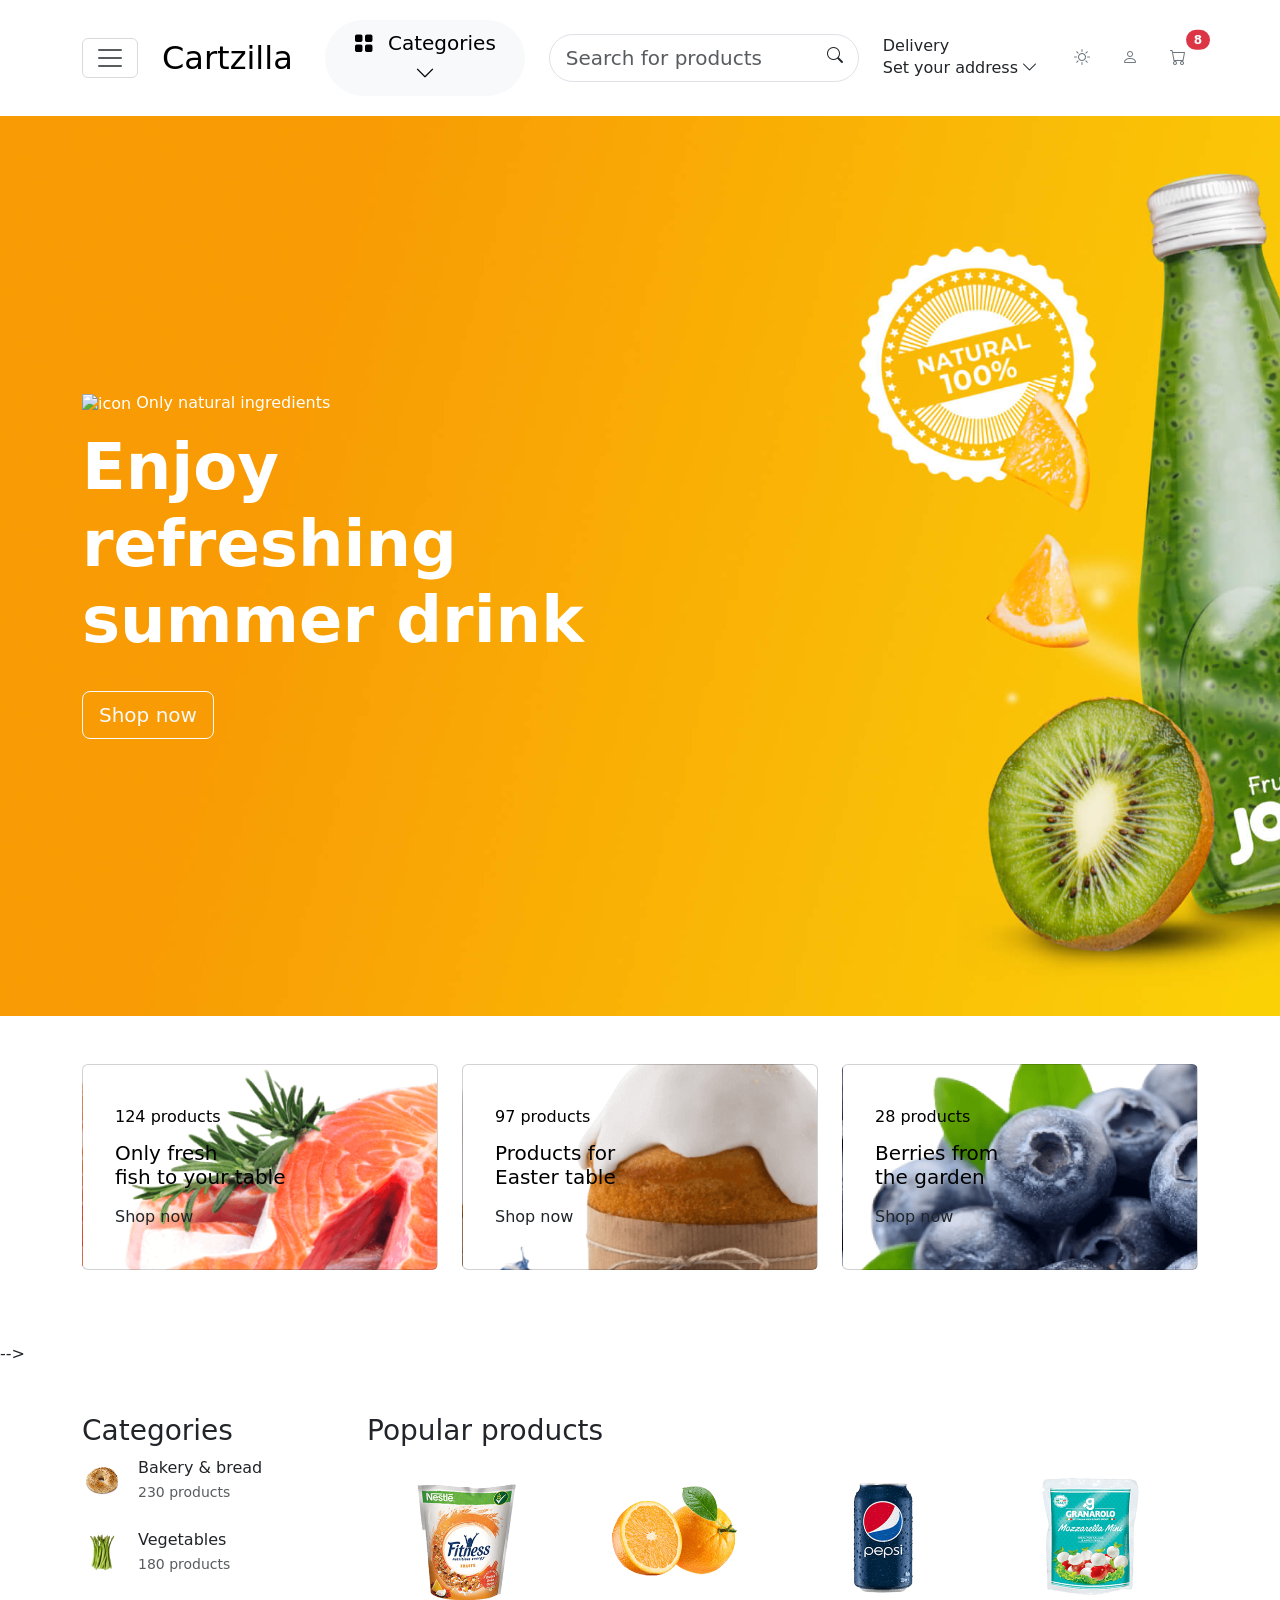
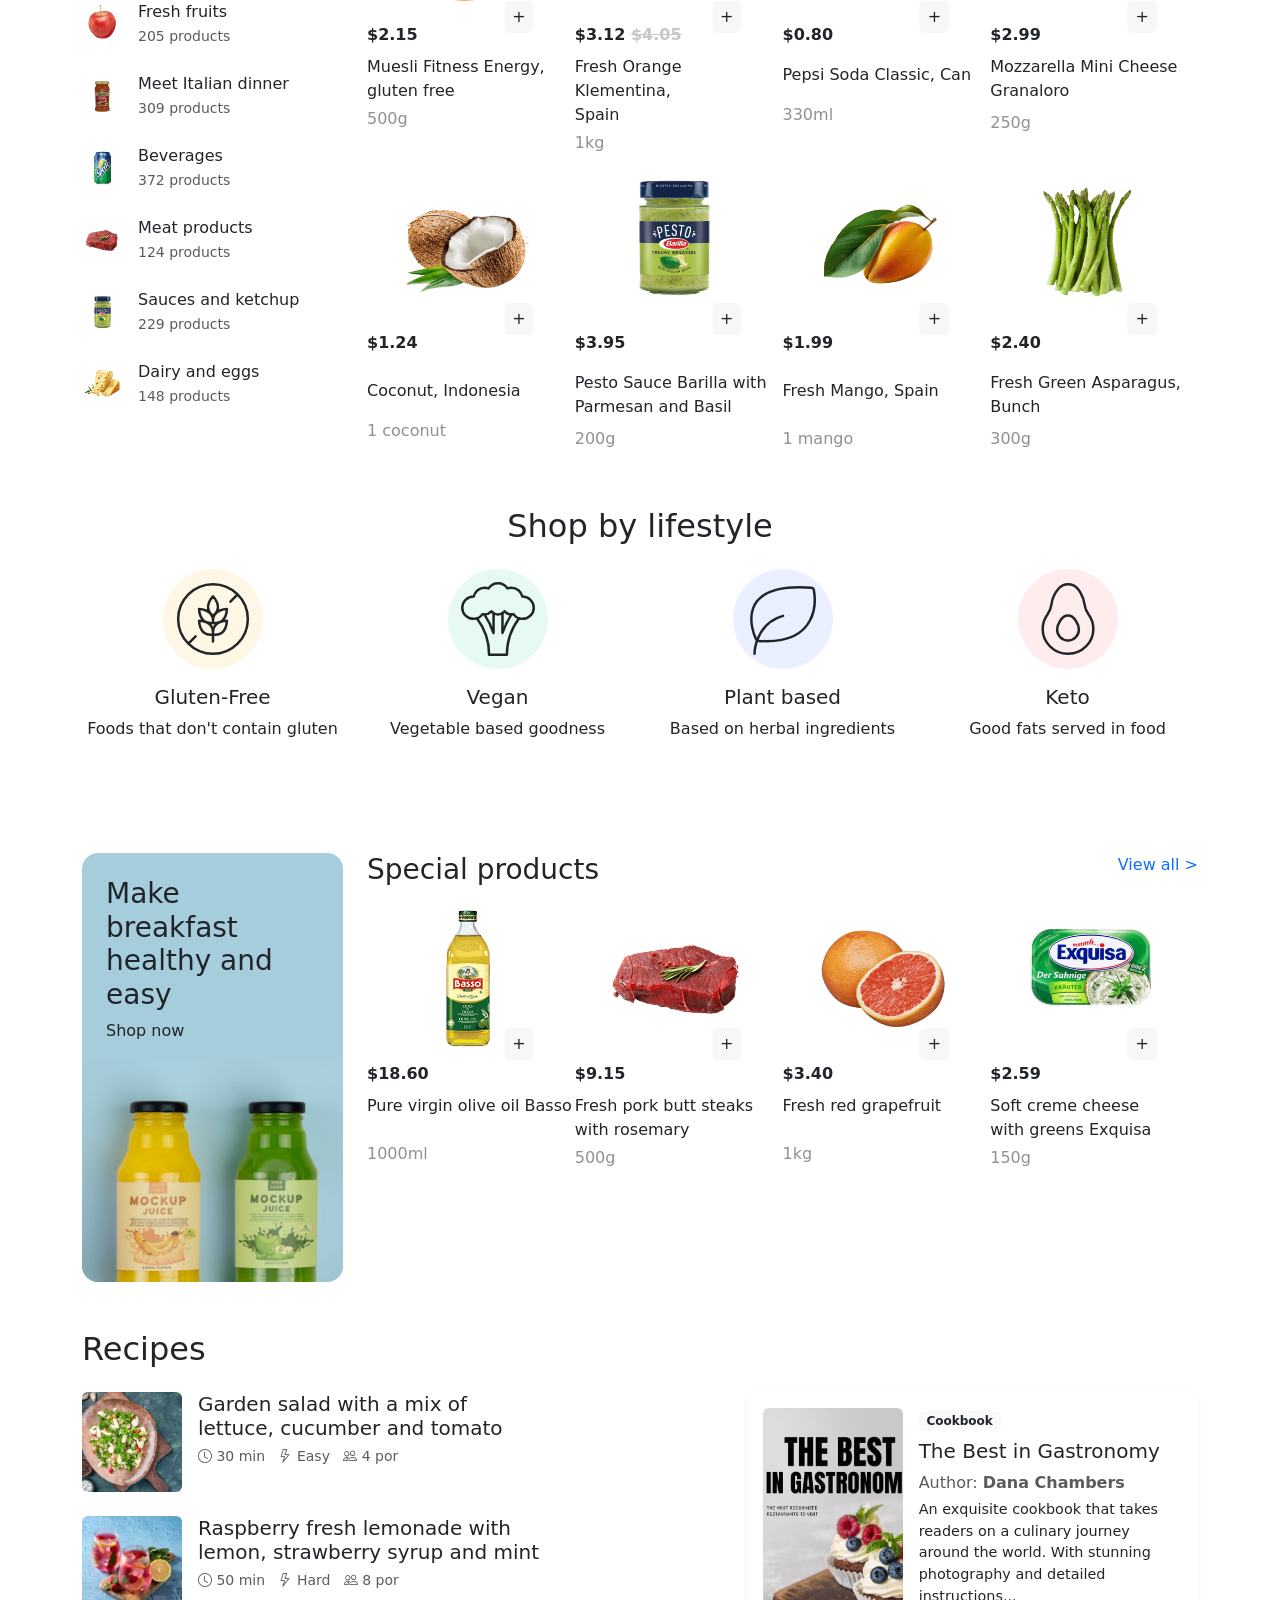
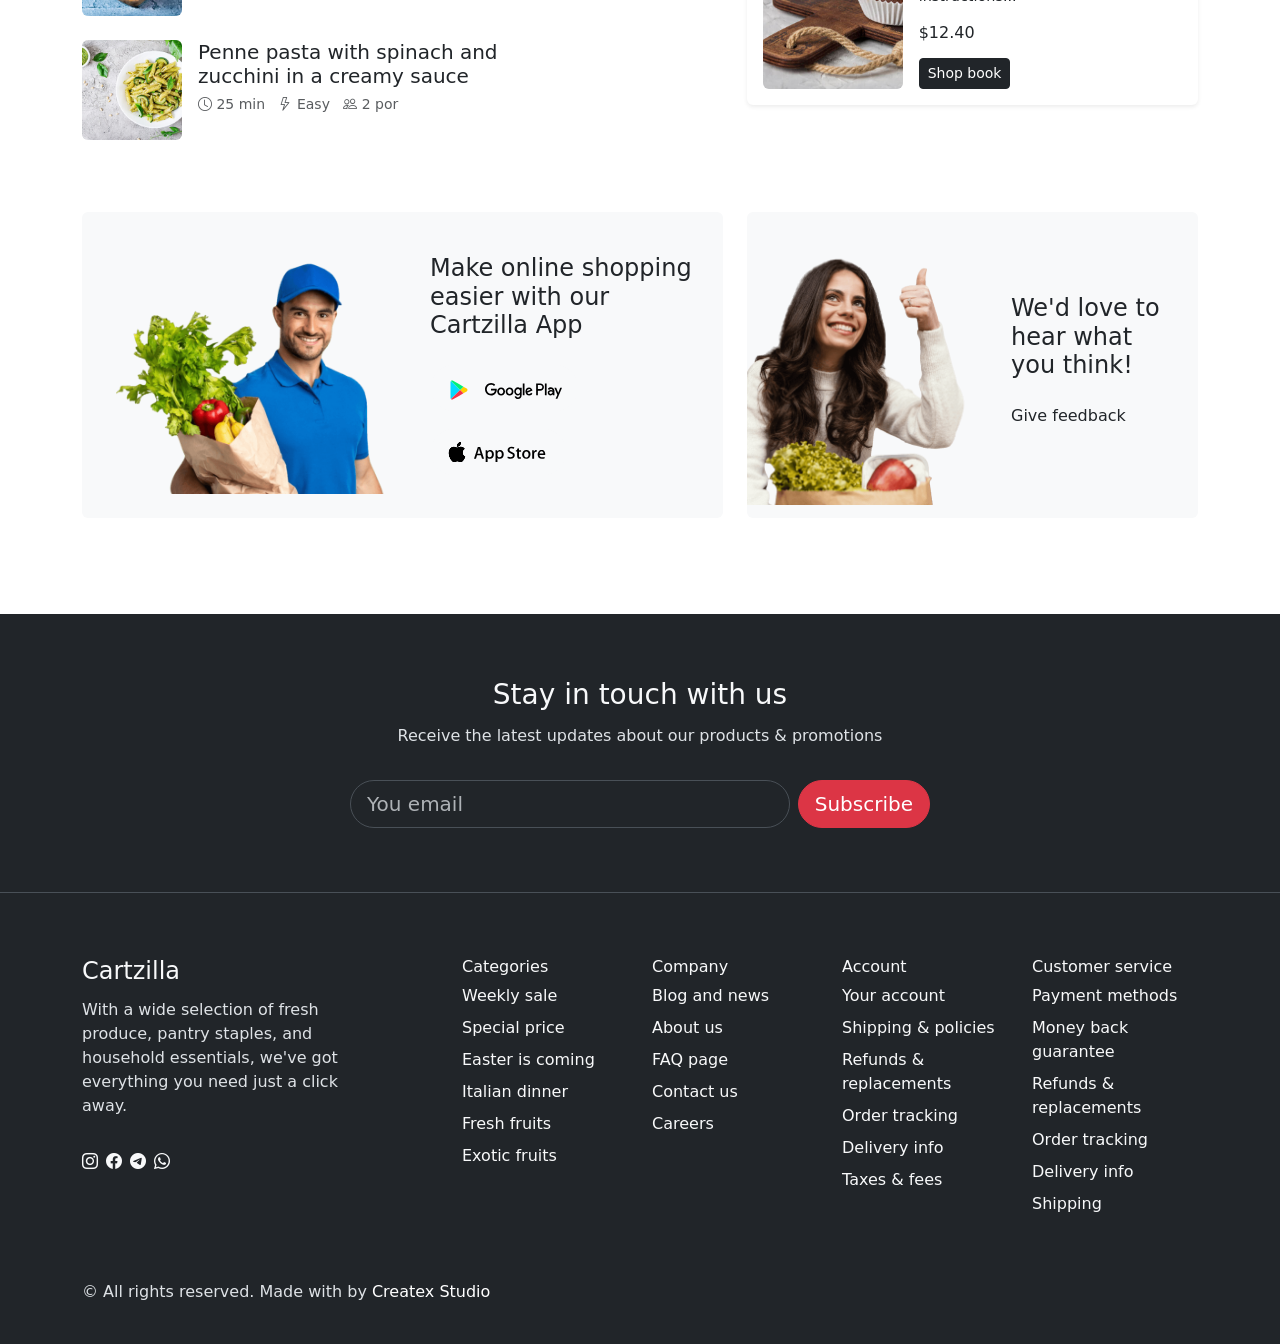
==== commit ad04d8cb: "change" ====
--- a/index.html
+++ b/index.html
@@ -240,11 +240,11 @@
         </div>
     </section>
 
-    <div class="container mt-5">
+    <!-- <div class="container mt-5">
         <div id="product-grid">
-            <!-- Rows of products will be injected here -->
-        </div>
-    </div>
+             Rows of products will be injected here -->
+        </div>
+    </div>  -->
 
 
     <section>
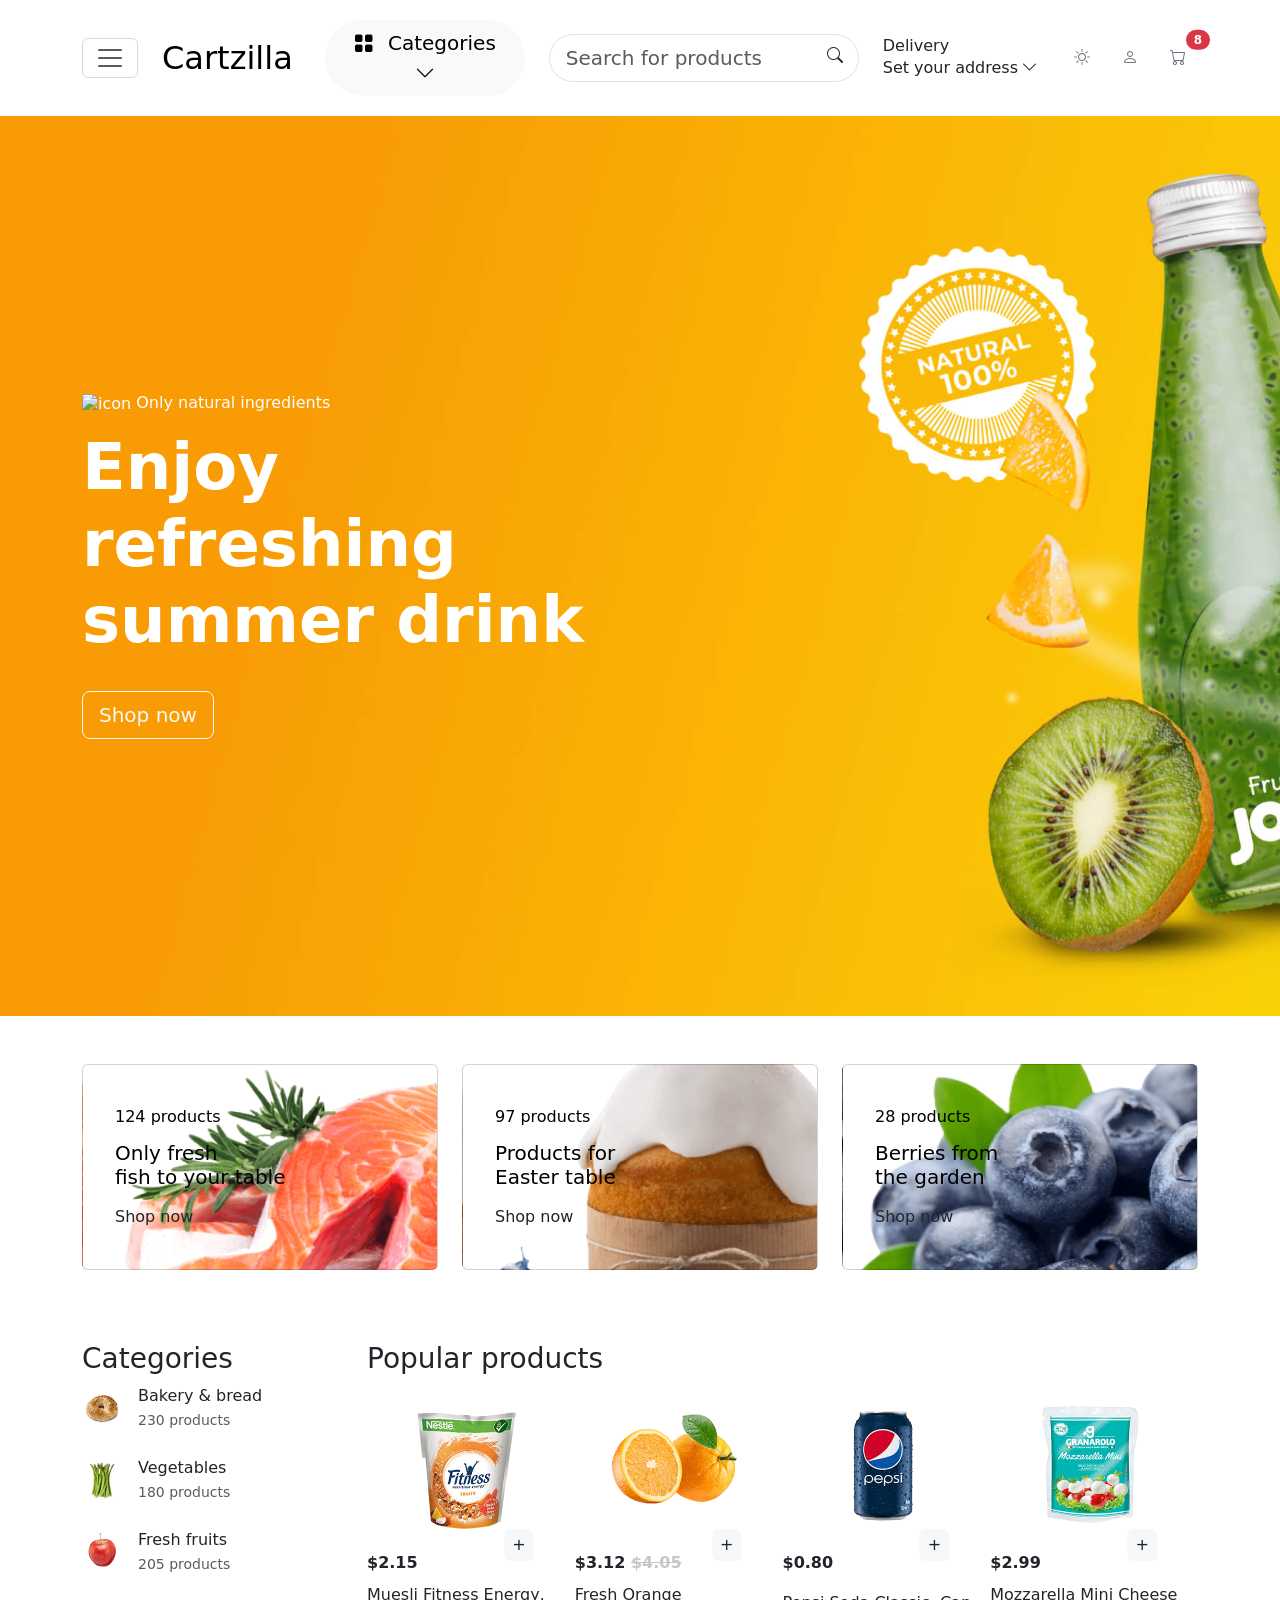
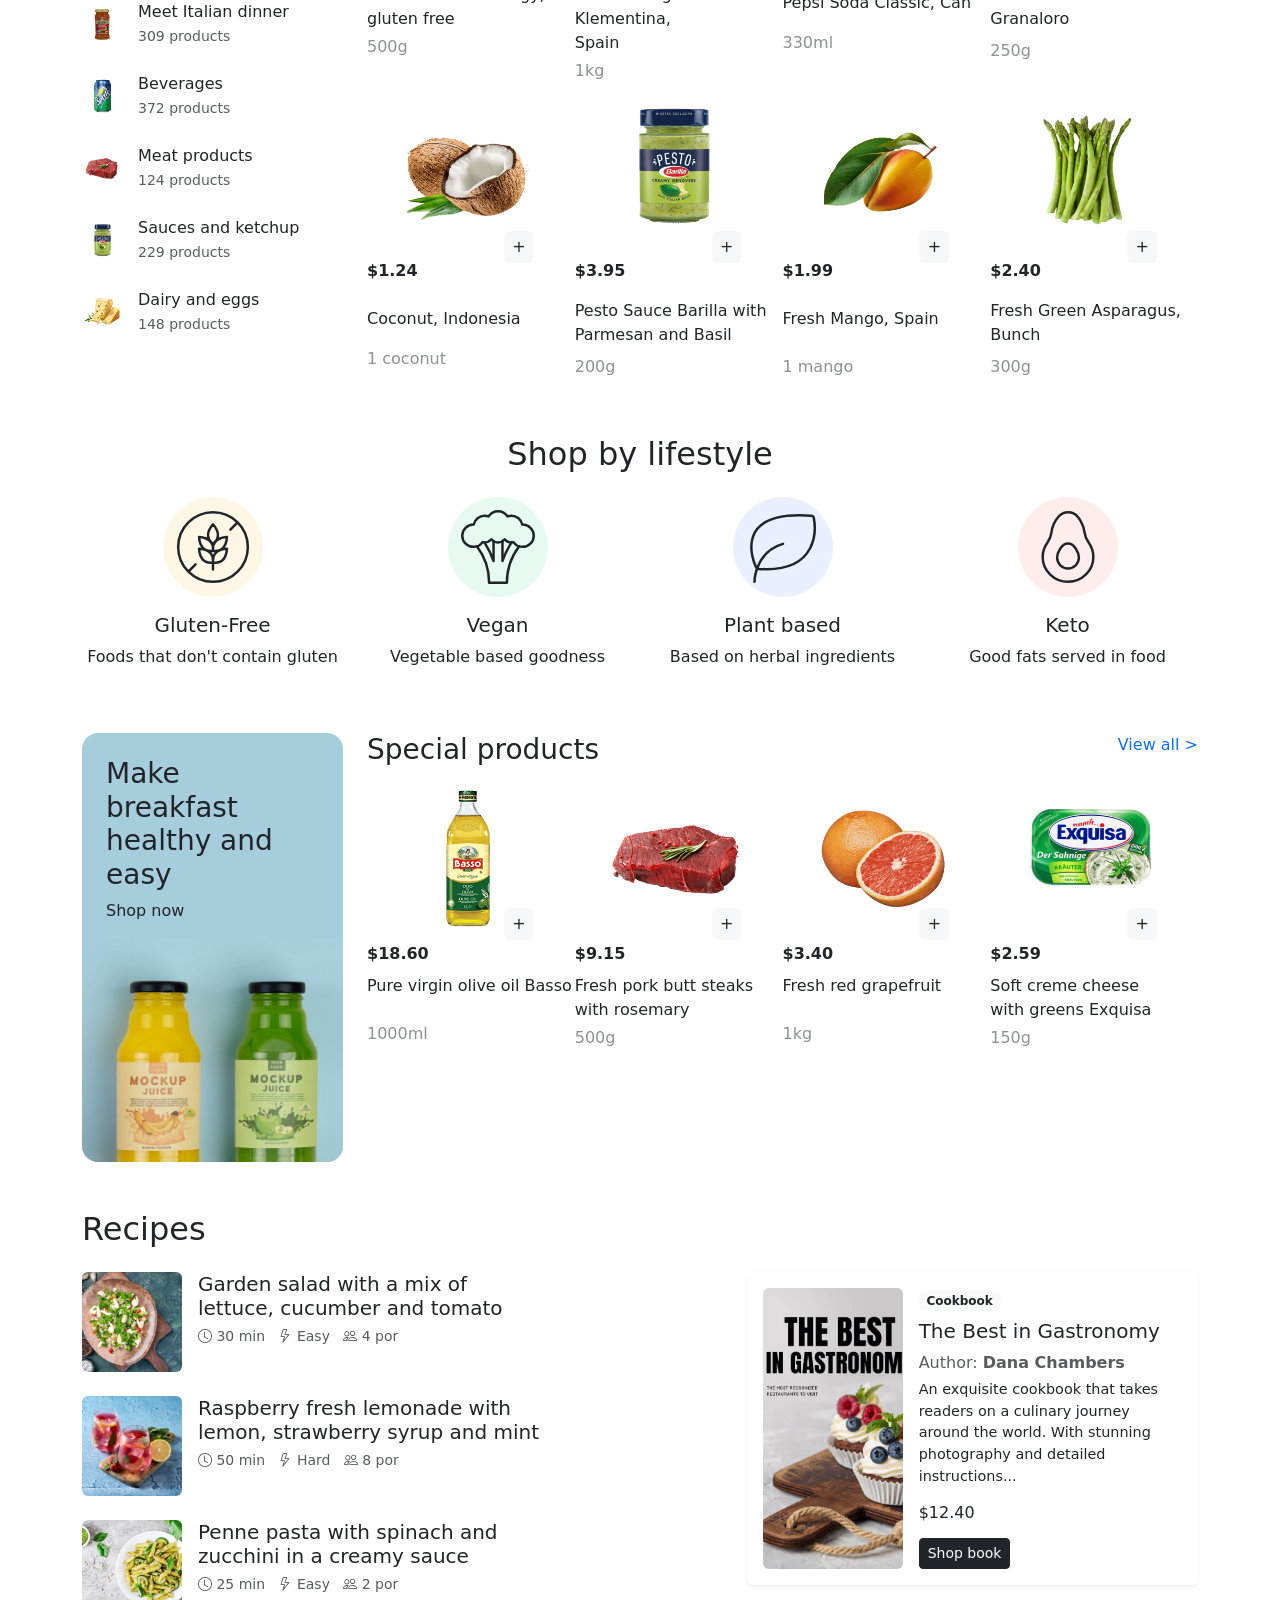
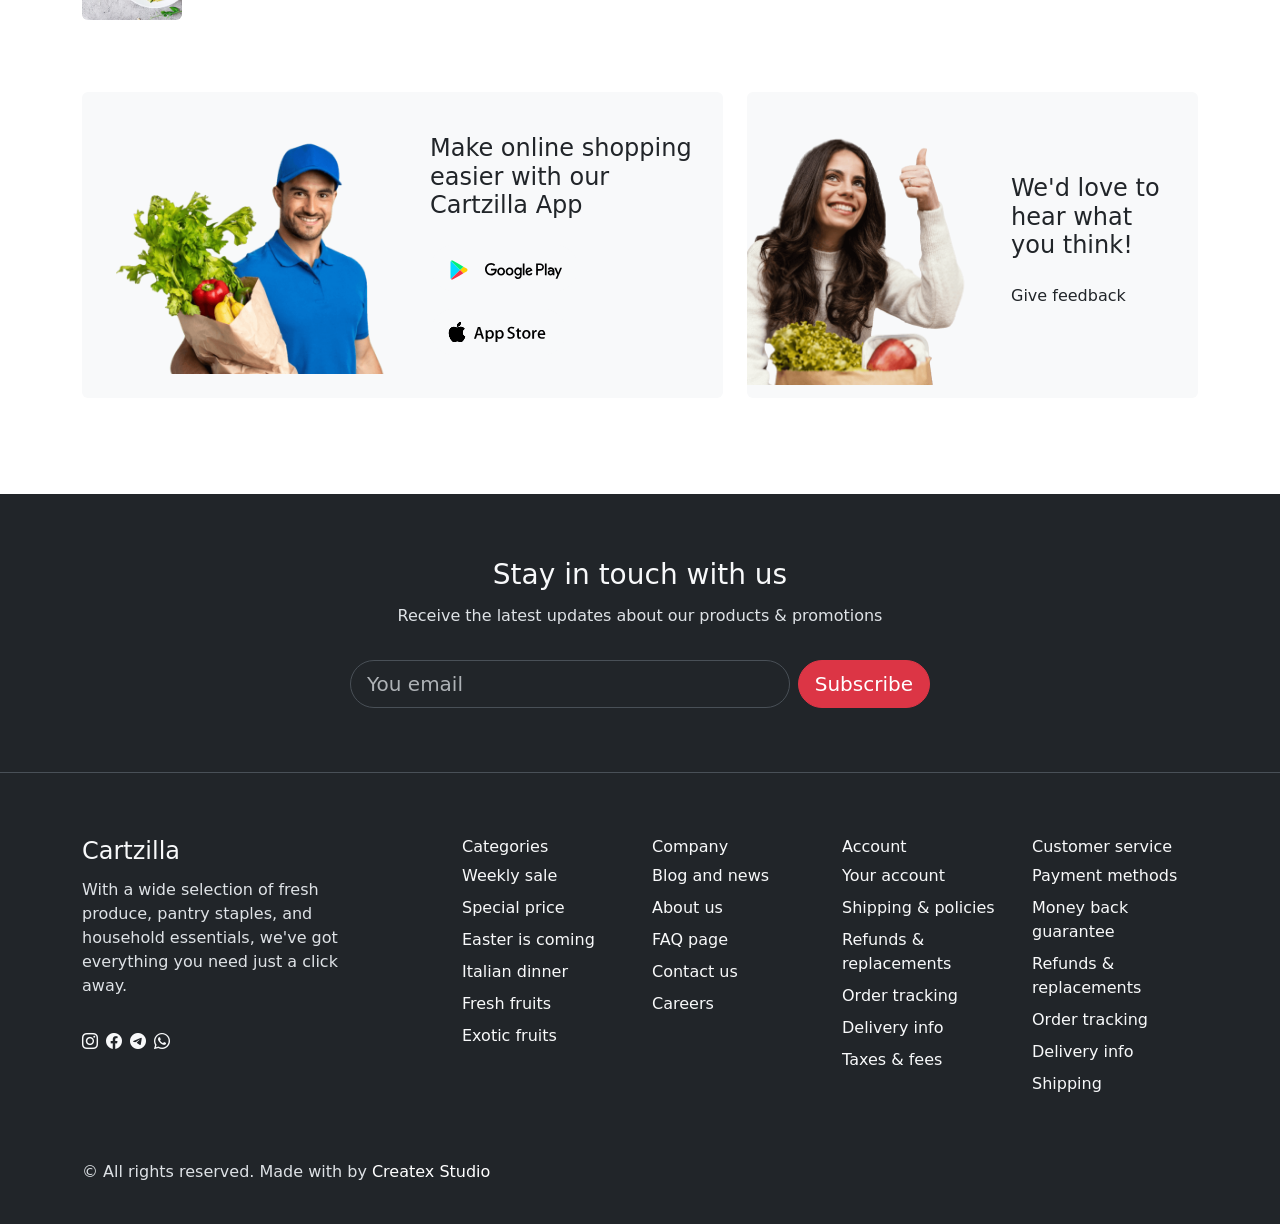
==== commit 7e4bfe4f: "complete" ====
--- a/index.html
+++ b/index.html
@@ -240,11 +240,11 @@
         </div>
     </section>
 
-    <!-- <div class="container mt-5">
+    <div class="container mt-5 ">
         <div id="product-grid">
-             Rows of products will be injected here -->
-        </div>
-    </div>  -->
+            <!-- Rows of products will be injected here -->
+        </div>
+    </div>
 
 
     <section>
@@ -294,9 +294,11 @@
 
               
              
-                <!-- Popular Products Section -->      
-
-                <div class="col-md-9">
+                <!-- Popular Products Section -->
+               
+
+
+                <div class="col-md-9 ">
                     <h3>Popular products</h3>
                     <div id="product-grid" class="d-flex flex-wrap">
                         <!-- Product Card 1 -->
@@ -417,16 +419,22 @@
        
 
         <!-- Offcanvas Shopping Cart -->
-        <div class="offcanvas offcanvas-end" tabindex="-1" id="shoppingCartCanvas" aria-labelledby="shoppingCartLabel">
-            <div class="offcanvas-header">
-                <h5 id="shoppingCartLabel">Shopping Cart</h5>
-                <button type="button" class="btn-close text-reset" data-bs-dismiss="offcanvas"
-                    aria-label="Close"></button>
-            </div>
-            <div class="offcanvas-body" id="cart-items">
-                <p>Your cart is empty!</p>
-            </div>
-        </div>
+        <!-- Cart Offcanvas -->
+<div class="offcanvas offcanvas-end" tabindex="-1" id="shoppingCartCanvas" aria-labelledby="shoppingCartCanvasLabel">
+    <div class="offcanvas-header">
+        <h5 id="shoppingCartCanvasLabel">Shopping Cart</h5>
+        <button type="button" class="btn-close" data-bs-dismiss="offcanvas" aria-label="Close"></button>
+    </div>
+    <div class="offcanvas-body">
+        <div id="cart-items">
+            <!-- Cart items will be dynamically added here -->
+        </div>
+        <div class="d-flex justify-content-between mt-3">
+            <strong>Total:</strong>
+            <span id="cart-total">$0.00</span>
+        </div>
+    </div>
+</div>
 
 
 
@@ -527,24 +535,7 @@
         </div>
     </section>
 
-    <div class="container mt-5">
-        <div id="product-grid" class="row">
-            <!-- 8 Product Cards -->
-        </div>
-    </div>
-    
-    <!-- Offcanvas Cart -->
-    <div class="offcanvas offcanvas-end" tabindex="-1" id="offcanvasCart" aria-labelledby="offcanvasCartLabel">
-        <div class="offcanvas-header">
-            <h5 class="offcanvas-title" id="offcanvasCartLabel">Shopping Cart</h5>
-            <button type="button" class="btn-close" data-bs-dismiss="offcanvas" aria-label="Close"></button>
-        </div>
-        <div class="offcanvas-body">
-            <ul id="cart-items" class="list-group">
-                <!-- Items will be added here dynamically -->
-            </ul>
-        </div>
-    </div>
+
 
 
 
@@ -817,7 +808,7 @@
 
 
 
-<section>
+
 
     <footer class="footer bg-dark pb-4" data-bs-theme="dark">
 
@@ -932,7 +923,7 @@
         </p>
     </footer>
 
-</section>
+
 
    
            
